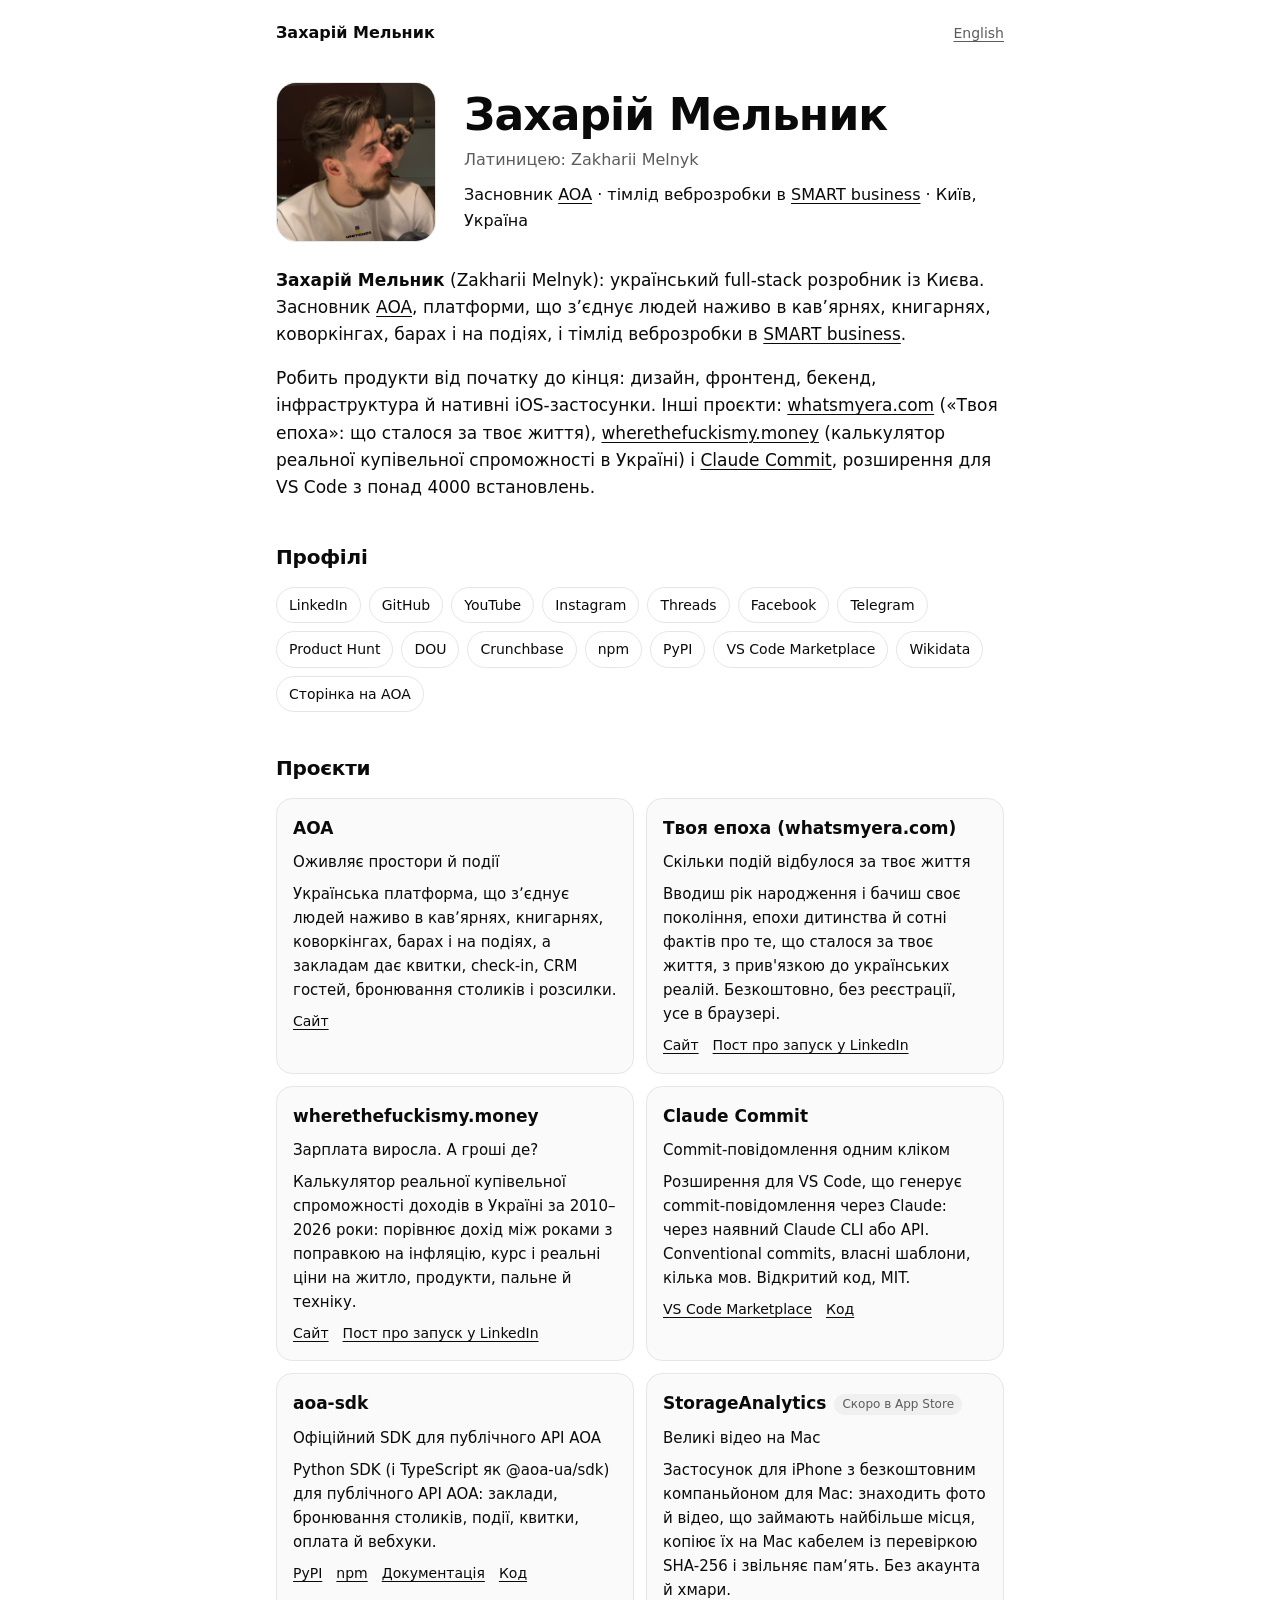
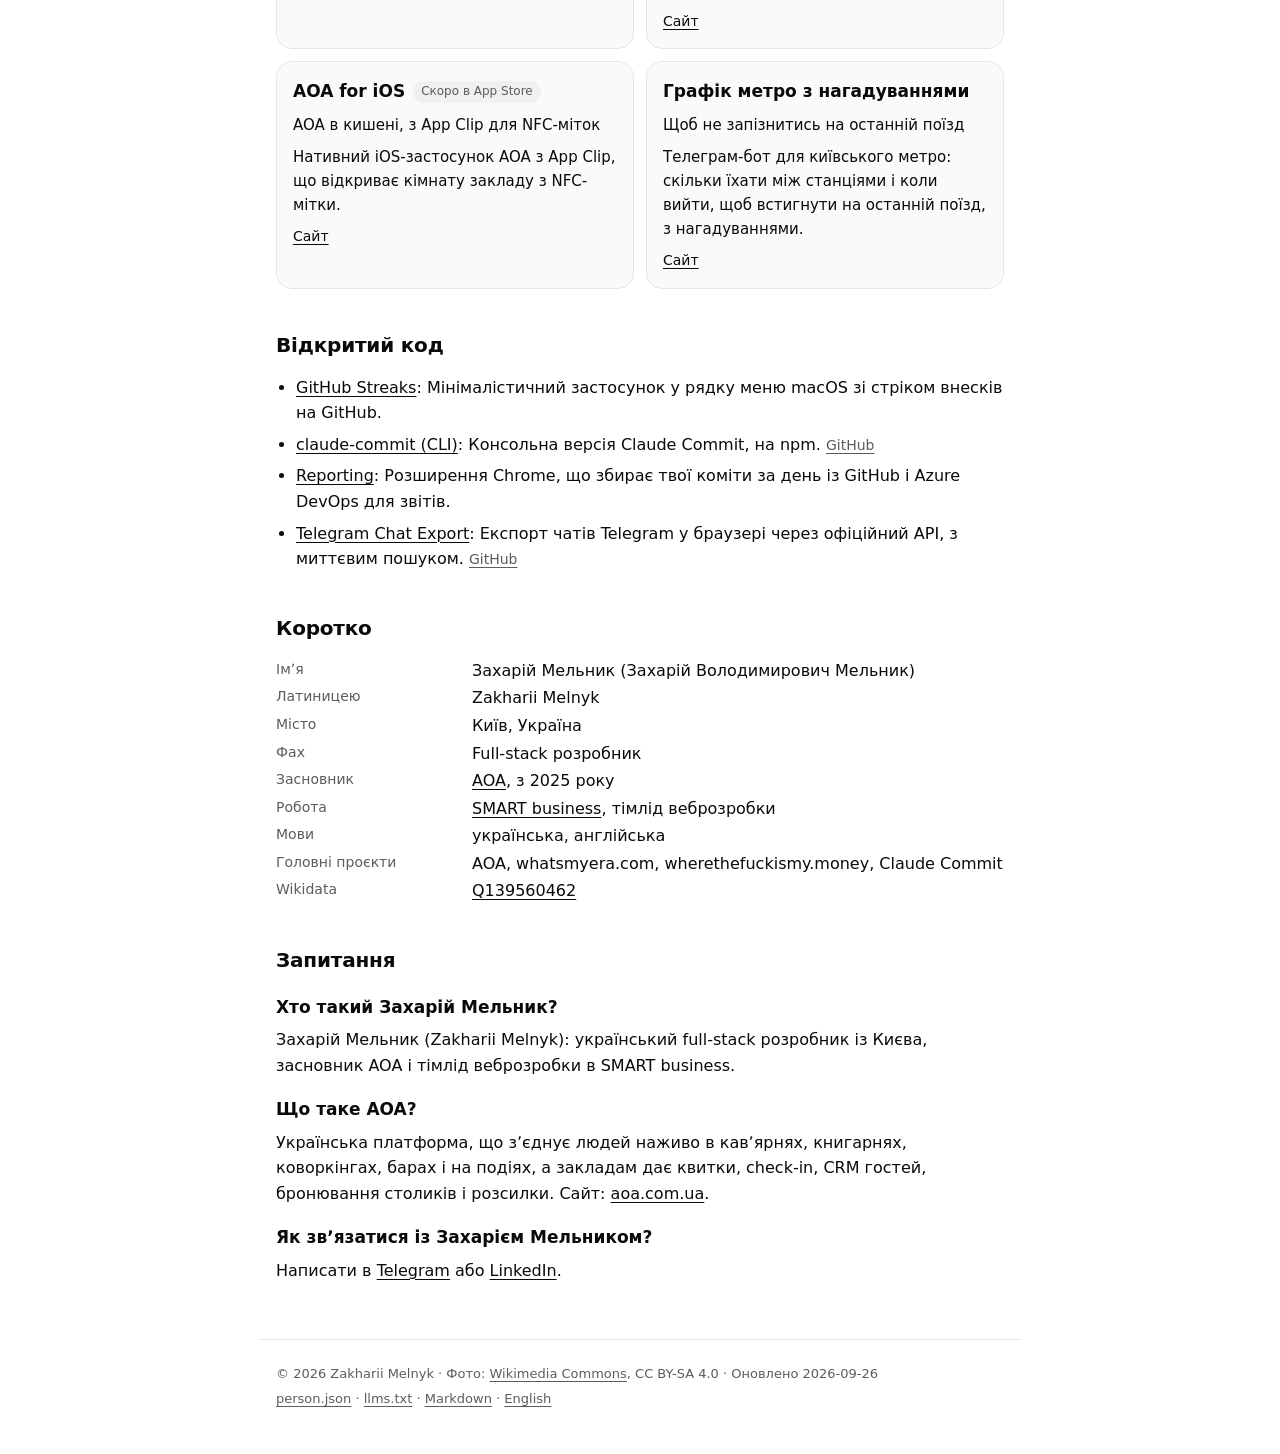
==== uk/index.html @ 9a42396f "Головна сторінка Zakharii Melnyk: хаб особи з person.json, en і uk" ====
<!doctype html>
<html lang="uk">
  <head>
    <meta charset="utf-8">
    <meta name="viewport" content="width=device-width, initial-scale=1">
    <title>Захарій Мельник (Zakharii Melnyk): засновник AOA</title>
    <meta name="description" content="Захарій Мельник: український full-stack розробник із Києва, засновник AOA і тімлід веброзробки в SMART business. Проєкти, профілі й контакти.">
    <meta name="author" content="Zakharii Melnyk">
    <link rel="canonical" href="https://uaoa.github.io/uk/">
    <link rel="alternate" hreflang="en" href="https://uaoa.github.io/">
    <link rel="alternate" hreflang="uk" href="https://uaoa.github.io/uk/">
    <link rel="alternate" hreflang="x-default" href="https://uaoa.github.io/">
    <link rel="alternate" type="text/markdown" href="/uk/index.md">
    <link rel="icon" href="/favicon.svg" type="image/svg+xml">
    <meta name="theme-color" content="#0a0a0a">
    <meta property="og:type" content="profile">
    <meta property="og:site_name" content="Zakharii Melnyk">
    <meta property="og:title" content="Захарій Мельник (Zakharii Melnyk): засновник AOA">
    <meta property="og:description" content="Захарій Мельник: український full-stack розробник із Києва, засновник AOA і тімлід веброзробки в SMART business. Проєкти, профілі й контакти.">
    <meta property="og:url" content="https://uaoa.github.io/uk/">
    <meta property="og:image" content="https://uaoa.github.io/zakharii-melnyk.jpg">
    <meta property="og:image:width" content="640">
    <meta property="og:image:height" content="640">
    <meta property="og:image:alt" content="Zakharii Melnyk">
    <meta property="og:locale" content="uk_UA">
    <meta property="og:locale:alternate" content="en_US">
    <meta property="profile:first_name" content="Захарій">
    <meta property="profile:last_name" content="Мельник">
    <meta property="profile:username" content="undef.zakhar">
    <meta name="twitter:card" content="summary">
    <link rel="me" href="https://www.linkedin.com/in/undef-zakhar/">
    <link rel="me" href="https://github.com/uaoa">
    <link rel="me" href="https://www.youtube.com/@undefzakhar">
    <link rel="me" href="https://www.instagram.com/undef.zakhar/">
    <link rel="me" href="https://www.threads.com/@undef.zakhar">
    <link rel="me" href="https://www.facebook.com/undef.zakhar">
    <link rel="me" href="https://t.me/undefZakhar">
    <link rel="me" href="https://www.producthunt.com/@zakharii_melnyk">
    <link rel="me" href="https://dou.ua/users/zakhar-melnyk-1/">
    <link rel="me" href="https://www.crunchbase.com/person/zakharii-melnyk">
    <link rel="me" href="https://www.npmjs.com/~zakharii">
    <link rel="me" href="https://pypi.org/user/uaoa/">
    <link rel="me" href="https://marketplace.visualstudio.com/publishers/ZakhariiMelnyk">
    <link rel="me" href="https://www.wikidata.org/wiki/Q139560462">
    <link rel="stylesheet" href="/style.css">
    <script type="application/ld+json">
{
  "@context": "https://schema.org",
  "@graph": [
    {
      "@type": "WebSite",
      "@id": "https://uaoa.github.io/#website",
      "url": "https://uaoa.github.io/",
      "name": "Zakharii Melnyk",
      "alternateName": "Захарій Мельник",
      "inLanguage": [
        "en",
        "uk"
      ],
      "author": {
        "@id": "https://uaoa.github.io/#person"
      },
      "publisher": {
        "@id": "https://uaoa.github.io/#person"
      }
    },
    {
      "@type": "ProfilePage",
      "@id": "https://uaoa.github.io/uk/#webpage",
      "url": "https://uaoa.github.io/uk/",
      "name": "Захарій Мельник (Zakharii Melnyk): засновник AOA",
      "description": "Захарій Мельник: український full-stack розробник із Києва, засновник AOA і тімлід веброзробки в SMART business. Проєкти, профілі й контакти.",
      "inLanguage": "uk",
      "isPartOf": {
        "@id": "https://uaoa.github.io/#website"
      },
      "mainEntity": {
        "@id": "https://uaoa.github.io/#person"
      },
      "about": {
        "@id": "https://uaoa.github.io/#person"
      },
      "primaryImageOfPage": {
        "@id": "https://uaoa.github.io/#photo"
      },
      "dateModified": "2026-09-26"
    },
    {
      "@type": "Person",
      "@id": "https://uaoa.github.io/#person",
      "name": "Zakharii Melnyk",
      "alternateName": [
        "Захарій Мельник",
        "Захарій Володимирович Мельник",
        "Zakhar Melnyk",
        "Zakhariy Melnyk",
        "undef.zakhar"
      ],
      "givenName": "Zakharii",
      "familyName": "Melnyk",
      "url": "https://uaoa.github.io/",
      "image": {
        "@type": "ImageObject",
        "@id": "https://uaoa.github.io/#photo",
        "url": "https://upload.wikimedia.org/wikipedia/commons/e/e8/Zakharii_Melnyk.jpg",
        "contentUrl": "https://upload.wikimedia.org/wikipedia/commons/e/e8/Zakharii_Melnyk.jpg",
        "width": 640,
        "height": 640,
        "caption": "Zakharii Melnyk (Захарій Мельник)",
        "license": "https://creativecommons.org/licenses/by-sa/4.0/",
        "acquireLicensePage": "https://commons.wikimedia.org/wiki/File:Zakharii_Melnyk.jpg",
        "creditText": "Zakharii Melnyk",
        "creator": {
          "@id": "https://uaoa.github.io/#person"
        },
        "copyrightNotice": "Zakharii Melnyk"
      },
      "jobTitle": [
        "Засновник AOA",
        "Тімлід веброзробки"
      ],
      "description": "Український full-stack розробник із Києва. Засновник AOA, платформи, що зʼєднує людей наживо в закладах і на подіях, і тімлід веброзробки в SMART business. Створює вебпродукти, iOS-застосунки та інструменти для розробників.",
      "disambiguatingDescription": "Український full-stack розробник із Києва, засновник AOA (aoa.com.ua) і тімлід веброзробки в SMART business.",
      "worksFor": [
        {
          "@id": "https://aoa.com.ua/#organization"
        },
        {
          "@id": "https://uaoa.github.io/#smart-business"
        }
      ],
      "hasOccupation": {
        "@type": "Occupation",
        "name": "Full-stack engineer",
        "occupationLocation": {
          "@type": "City",
          "name": "Kyiv",
          "sameAs": "https://www.wikidata.org/wiki/Q1899"
        }
      },
      "homeLocation": {
        "@type": "Place",
        "name": "Kyiv, Ukraine",
        "sameAs": "https://www.wikidata.org/wiki/Q1899"
      },
      "nationality": {
        "@type": "Country",
        "name": "Ukraine",
        "sameAs": "https://www.wikidata.org/wiki/Q212"
      },
      "knowsLanguage": [
        "uk",
        "en"
      ],
      "knowsAbout": [
        "Full-stack web development",
        "TypeScript",
        "React",
        "Next.js",
        "Node.js",
        "PostgreSQL",
        "Swift",
        "iOS development",
        "Product design",
        "AI developer tools",
        "Search engine optimization"
      ],
      "sameAs": [
        "https://www.wikidata.org/wiki/Q139560462",
        "https://www.linkedin.com/in/undef-zakhar/",
        "https://github.com/uaoa",
        "https://www.youtube.com/@undefzakhar",
        "https://www.instagram.com/undef.zakhar/",
        "https://www.threads.com/@undef.zakhar",
        "https://www.facebook.com/undef.zakhar",
        "https://t.me/undefZakhar",
        "https://dou.ua/users/zakhar-melnyk-1/",
        "https://www.crunchbase.com/person/zakharii-melnyk",
        "https://www.producthunt.com/@zakharii_melnyk",
        "https://www.npmjs.com/~zakharii",
        "https://pypi.org/user/uaoa/",
        "https://marketplace.visualstudio.com/publishers/ZakhariiMelnyk",
        "https://aoa.com.ua/zakharii-melnyk"
      ]
    },
    {
      "@type": "Organization",
      "@id": "https://uaoa.github.io/#smart-business",
      "name": "SMART business",
      "url": "https://www.smart-it.com/",
      "sameAs": [
        "https://github.com/smartitcom"
      ]
    },
    {
      "@type": "Organization",
      "@id": "https://aoa.com.ua/#organization",
      "name": "AOA",
      "url": "https://aoa.com.ua/",
      "description": "Ukrainian platform that connects people in person at coffee shops, bookstores, coworking spaces, bars and events, and gives venues ticketing, check-in, guest CRM, table reservations and newsletters.",
      "founder": {
        "@id": "https://uaoa.github.io/#person"
      },
      "foundingDate": "2025",
      "sameAs": [
        "https://www.wikidata.org/wiki/Q139560460"
      ]
    },
    {
      "@type": "WebApplication",
      "name": "Твоя епоха (whatsmyera.com)",
      "url": "https://whatsmyera.com/",
      "description": "Enter your birth year and see your generation, the eras of your childhood and hundreds of facts about what happened during your life, tied to Ukrainian realities. Free, no sign-up, runs in the browser.",
      "creator": {
        "@id": "https://uaoa.github.io/#person"
      },
      "author": {
        "@id": "https://uaoa.github.io/#person"
      },
      "applicationCategory": "EntertainmentApplication",
      "subjectOf": {
        "@type": "SocialMediaPosting",
        "url": "https://www.linkedin.com/posts/undef-zakhar_%D1%82%D0%B2%D0%BE%D1%8F-%D0%B5%D0%BF%D0%BE%D1%85%D0%B0-%D1%81%D0%BA%D1%96%D0%BB%D1%8C%D0%BA%D0%B8-%D0%BF%D0%BE%D0%B4%D1%96%D0%B9-%D0%B2%D1%96%D0%B4%D0%B1%D1%83%D0%BB%D0%BE%D1%81%D1%8F-%D0%B7%D0%B0-%D1%82%D0%B2%D0%BE%D1%94-share-7484562253078298624-qA7-/",
        "author": {
          "@id": "https://uaoa.github.io/#person"
        }
      },
      "offers": {
        "@type": "Offer",
        "price": "0",
        "priceCurrency": "USD"
      }
    },
    {
      "@type": "WebApplication",
      "name": "wherethefuckismy.money",
      "url": "https://wherethefuckismy.money/",
      "description": "Real purchasing power calculator for incomes in Ukraine, 2010 to 2026: compares income between years adjusted for inflation, exchange rate and actual prices of housing, food, fuel and tech.",
      "creator": {
        "@id": "https://uaoa.github.io/#person"
      },
      "author": {
        "@id": "https://uaoa.github.io/#person"
      },
      "applicationCategory": "FinanceApplication",
      "subjectOf": {
        "@type": "SocialMediaPosting",
        "url": "https://www.linkedin.com/posts/undef-zakhar_where-the-fuck-is-my-money-share-7482124760949305344-H7Y6/",
        "author": {
          "@id": "https://uaoa.github.io/#person"
        }
      },
      "offers": {
        "@type": "Offer",
        "price": "0",
        "priceCurrency": "USD"
      }
    },
    {
      "@type": "SoftwareApplication",
      "name": "Claude Commit",
      "url": "https://marketplace.visualstudio.com/items?itemName=ZakhariiMelnyk.claude-git-commit",
      "description": "VS Code extension that generates git commit messages with Claude, using the Claude CLI you already have or the API. Conventional commits, custom templates, several languages. Open source, MIT.",
      "creator": {
        "@id": "https://uaoa.github.io/#person"
      },
      "author": {
        "@id": "https://uaoa.github.io/#person"
      },
      "applicationCategory": "DeveloperApplication",
      "operatingSystem": "Windows, macOS, Linux",
      "sameAs": [
        "https://github.com/uaoa/claude-commit-vscode"
      ],
      "license": "https://opensource.org/licenses/MIT",
      "offers": {
        "@type": "Offer",
        "price": "0",
        "priceCurrency": "USD"
      }
    },
    {
      "@type": "SoftwareSourceCode",
      "name": "aoa-sdk",
      "url": "https://pypi.org/project/aoa-sdk/",
      "description": "Python SDK (and TypeScript as @aoa-ua/sdk) for the AOA public API: venues, table bookings, events, tickets, checkout and webhooks.",
      "creator": {
        "@id": "https://uaoa.github.io/#person"
      },
      "codeRepository": "https://github.com/aoa-ua/aoa-agent-kit",
      "programmingLanguage": "Python",
      "publisher": {
        "@id": "https://aoa.com.ua/#organization"
      }
    },
    {
      "@type": "MobileApplication",
      "name": "StorageAnalytics",
      "url": "https://uaoa.github.io/storageanalytics/",
      "description": "iPhone app with a free Mac companion: finds the photos and videos that take the most space, copies them to your Mac over a cable with SHA-256 verification, then frees up space. No account, no cloud.",
      "creator": {
        "@id": "https://uaoa.github.io/#person"
      },
      "author": {
        "@id": "https://uaoa.github.io/#person"
      },
      "applicationCategory": "UtilitiesApplication",
      "operatingSystem": "iOS, macOS",
      "offers": {
        "@type": "Offer",
        "price": "0",
        "priceCurrency": "USD"
      }
    },
    {
      "@type": "MobileApplication",
      "name": "AOA for iOS",
      "url": "https://aoa.com.ua/",
      "description": "Native iOS app for AOA with an App Clip that opens a venue room from an NFC tap.",
      "creator": {
        "@id": "https://uaoa.github.io/#person"
      },
      "author": {
        "@id": "https://uaoa.github.io/#person"
      },
      "applicationCategory": "SocialNetworkingApplication",
      "operatingSystem": "iOS",
      "offers": {
        "@type": "Offer",
        "price": "0",
        "priceCurrency": "USD"
      }
    },
    {
      "@type": "SoftwareApplication",
      "name": "Kyiv metro bot",
      "url": "https://t.me/aoa_web_bot",
      "description": "Telegram bot for the Kyiv metro: travel time between stations and when to leave to catch the last train, with reminders.",
      "creator": {
        "@id": "https://uaoa.github.io/#person"
      },
      "author": {
        "@id": "https://uaoa.github.io/#person"
      },
      "applicationCategory": "TravelApplication",
      "operatingSystem": "Telegram",
      "offers": {
        "@type": "Offer",
        "price": "0",
        "priceCurrency": "USD"
      }
    }
  ]
}
    </script>
  </head>
  <body>
    <header class="top">
      <a class="home" href="/uk/">Захарій Мельник</a>
      <a class="lang" href="/" hreflang="en" lang="en">English</a>
    </header>
    <main>
      <section class="hero">
        <img src="/zakharii-melnyk.jpg" width="160" height="160" alt="Zakharii Melnyk (Захарій Мельник)">
        <div>
          <h1>Захарій Мельник</h1>
          <p class="native">Латиницею: Zakharii Melnyk</p>
          <p class="role">Засновник <a href="https://aoa.com.ua/">AOA</a> · тімлід веброзробки в <a href="https://www.smart-it.com/">SMART business</a> · Київ, Україна</p>
        </div>
      </section>

      <section class="bio">
        <p><strong>Захарій Мельник</strong> (Zakharii Melnyk): український full-stack розробник із Києва. Засновник <a href="https://aoa.com.ua/">AOA</a>, платформи, що зʼєднує людей наживо в кавʼярнях, книгарнях, коворкінгах, барах і на подіях, і тімлід веброзробки в <a href="https://www.smart-it.com/">SMART business</a>.</p>
        <p>Робить продукти від початку до кінця: дизайн, фронтенд, бекенд, інфраструктура й нативні iOS-застосунки. Інші проєкти: <a href="https://whatsmyera.com/">whatsmyera.com</a> («Твоя епоха»: що сталося за твоє життя), <a href="https://wherethefuckismy.money/">wherethefuckismy.money</a> (калькулятор реальної купівельної спроможності в Україні) і <a href="https://marketplace.visualstudio.com/items?itemName=ZakhariiMelnyk.claude-git-commit">Claude Commit</a>, розширення для VS Code з понад 4000 встановлень.</p>
      </section>

      <section aria-labelledby="profiles">
        <h2 id="profiles">Профілі</h2>
        <ul class="chips">
          <li><a rel="me" href="https://www.linkedin.com/in/undef-zakhar/">LinkedIn</a></li>
          <li><a rel="me" href="https://github.com/uaoa">GitHub</a></li>
          <li><a rel="me" href="https://www.youtube.com/@undefzakhar">YouTube</a></li>
          <li><a rel="me" href="https://www.instagram.com/undef.zakhar/">Instagram</a></li>
          <li><a rel="me" href="https://www.threads.com/@undef.zakhar">Threads</a></li>
          <li><a rel="me" href="https://www.facebook.com/undef.zakhar">Facebook</a></li>
          <li><a rel="me" href="https://t.me/undefZakhar">Telegram</a></li>
          <li><a rel="me" href="https://www.producthunt.com/@zakharii_melnyk">Product Hunt</a></li>
          <li><a rel="me" href="https://dou.ua/users/zakhar-melnyk-1/">DOU</a></li>
          <li><a rel="me" href="https://www.crunchbase.com/person/zakharii-melnyk">Crunchbase</a></li>
          <li><a rel="me" href="https://www.npmjs.com/~zakharii">npm</a></li>
          <li><a rel="me" href="https://pypi.org/user/uaoa/">PyPI</a></li>
          <li><a rel="me" href="https://marketplace.visualstudio.com/publishers/ZakhariiMelnyk">VS Code Marketplace</a></li>
          <li><a rel="me" href="https://www.wikidata.org/wiki/Q139560462">Wikidata</a></li>
          <li><a href="https://aoa.com.ua/zakharii-melnyk">Сторінка на AOA</a></li>
        </ul>
      </section>

      <section aria-labelledby="projects">
        <h2 id="projects">Проєкти</h2>
        <div class="grid">
        <article class="card">
          <h3><a href="https://aoa.com.ua/">AOA</a></h3>
          <p class="tagline">Оживляє простори й події</p>
          <p>Українська платформа, що зʼєднує людей наживо в кавʼярнях, книгарнях, коворкінгах, барах і на подіях, а закладам дає квитки, check-in, CRM гостей, бронювання столиків і розсилки.</p>
          <p class="links"><a href="https://aoa.com.ua/">Сайт</a></p>
        </article>
        <article class="card">
          <h3><a href="https://whatsmyera.com/">Твоя епоха (whatsmyera.com)</a></h3>
          <p class="tagline">Скільки подій відбулося за твоє життя</p>
          <p>Вводиш рік народження і бачиш своє покоління, епохи дитинства й сотні фактів про те, що сталося за твоє життя, з прив&#39;язкою до українських реалій. Безкоштовно, без реєстрації, усе в браузері.</p>
          <p class="links"><a href="https://whatsmyera.com/">Сайт</a><a href="https://www.linkedin.com/posts/undef-zakhar_%D1%82%D0%B2%D0%BE%D1%8F-%D0%B5%D0%BF%D0%BE%D1%85%D0%B0-%D1%81%D0%BA%D1%96%D0%BB%D1%8C%D0%BA%D0%B8-%D0%BF%D0%BE%D0%B4%D1%96%D0%B9-%D0%B2%D1%96%D0%B4%D0%B1%D1%83%D0%BB%D0%BE%D1%81%D1%8F-%D0%B7%D0%B0-%D1%82%D0%B2%D0%BE%D1%94-share-7484562253078298624-qA7-/">Пост про запуск у LinkedIn</a></p>
        </article>
        <article class="card">
          <h3><a href="https://wherethefuckismy.money/">wherethefuckismy.money</a></h3>
          <p class="tagline">Зарплата виросла. А гроші де?</p>
          <p>Калькулятор реальної купівельної спроможності доходів в Україні за 2010–2026 роки: порівнює дохід між роками з поправкою на інфляцію, курс і реальні ціни на житло, продукти, пальне й техніку.</p>
          <p class="links"><a href="https://wherethefuckismy.money/">Сайт</a><a href="https://www.linkedin.com/posts/undef-zakhar_where-the-fuck-is-my-money-share-7482124760949305344-H7Y6/">Пост про запуск у LinkedIn</a></p>
        </article>
        <article class="card">
          <h3><a href="https://marketplace.visualstudio.com/items?itemName=ZakhariiMelnyk.claude-git-commit">Claude Commit</a></h3>
          <p class="tagline">Commit-повідомлення одним кліком</p>
          <p>Розширення для VS Code, що генерує commit-повідомлення через Claude: через наявний Claude CLI або API. Conventional commits, власні шаблони, кілька мов. Відкритий код, MIT.</p>
          <p class="links"><a href="https://marketplace.visualstudio.com/items?itemName=ZakhariiMelnyk.claude-git-commit">VS Code Marketplace</a><a href="https://github.com/uaoa/claude-commit-vscode">Код</a></p>
        </article>
        <article class="card">
          <h3><a href="https://pypi.org/project/aoa-sdk/">aoa-sdk</a></h3>
          <p class="tagline">Офіційний SDK для публічного API AOA</p>
          <p>Python SDK (і TypeScript як @aoa-ua/sdk) для публічного API AOA: заклади, бронювання столиків, події, квитки, оплата й вебхуки.</p>
          <p class="links"><a href="https://pypi.org/project/aoa-sdk/">PyPI</a><a href="https://www.npmjs.com/package/@aoa-ua/sdk">npm</a><a href="https://aoa.com.ua/docs">Документація</a><a href="https://github.com/aoa-ua/aoa-agent-kit">Код</a></p>
        </article>
        <article class="card">
          <h3><a href="https://uaoa.github.io/storageanalytics/">StorageAnalytics</a><span class="badge">Скоро в App Store</span></h3>
          <p class="tagline">Великі відео на Mac</p>
          <p>Застосунок для iPhone з безкоштовним компаньйоном для Mac: знаходить фото й відео, що займають найбільше місця, копіює їх на Mac кабелем із перевіркою SHA-256 і звільняє памʼять. Без акаунта й хмари.</p>
          <p class="links"><a href="https://uaoa.github.io/storageanalytics/">Сайт</a></p>
        </article>
        <article class="card">
          <h3><a href="https://aoa.com.ua/">AOA for iOS</a><span class="badge">Скоро в App Store</span></h3>
          <p class="tagline">AOA в кишені, з App Clip для NFC-міток</p>
          <p>Нативний iOS-застосунок AOA з App Clip, що відкриває кімнату закладу з NFC-мітки.</p>
          <p class="links"><a href="https://aoa.com.ua/">Сайт</a></p>
        </article>
        <article class="card">
          <h3><a href="https://t.me/aoa_web_bot">Графік метро з нагадуваннями</a></h3>
          <p class="tagline">Щоб не запізнитись на останній поїзд</p>
          <p>Телеграм-бот для київського метро: скільки їхати між станціями і коли вийти, щоб встигнути на останній поїзд, з нагадуваннями.</p>
          <p class="links"><a href="https://t.me/aoa_web_bot">Сайт</a></p>
        </article>
        </div>
      </section>

      <section aria-labelledby="oss">
        <h2 id="oss">Відкритий код</h2>
        <ul class="list">
          <li><a href="https://github.com/uaoa/github-streaks">GitHub Streaks</a>: Мінімалістичний застосунок у рядку меню macOS зі стріком внесків на GitHub.</li>
          <li><a href="https://www.npmjs.com/package/claude-commit">claude-commit (CLI)</a>: Консольна версія Claude Commit, на npm. <a class="muted" href="https://github.com/uaoa/claude-commit">GitHub</a></li>
          <li><a href="https://github.com/uaoa/reporting">Reporting</a>: Розширення Chrome, що збирає твої коміти за день із GitHub і Azure DevOps для звітів.</li>
          <li><a href="https://uaoa.github.io/telegram-export/">Telegram Chat Export</a>: Експорт чатів Telegram у браузері через офіційний API, з миттєвим пошуком. <a class="muted" href="https://github.com/uaoa/telegram-export">GitHub</a></li>
        </ul>
      </section>

      <section aria-labelledby="facts">
        <h2 id="facts">Коротко</h2>
        <dl class="facts">
          <dt>Імʼя</dt><dd>Захарій Мельник (Захарій Володимирович Мельник)</dd>
          <dt>Латиницею</dt><dd>Zakharii Melnyk</dd>
          <dt>Місто</dt><dd>Київ, Україна</dd>
          <dt>Фах</dt><dd>Full-stack розробник</dd>
          <dt>Засновник</dt><dd><a href="https://aoa.com.ua/">AOA</a>, з 2025 року</dd>
          <dt>Робота</dt><dd><a href="https://www.smart-it.com/">SMART business</a>, тімлід веброзробки</dd>
          <dt>Мови</dt><dd>українська, англійська</dd>
          <dt>Головні проєкти</dt><dd>AOA, whatsmyera.com, wherethefuckismy.money, Claude Commit</dd>
          <dt>Wikidata</dt><dd><a href="https://www.wikidata.org/wiki/Q139560462">Q139560462</a></dd>
        </dl>
      </section>

      <section aria-labelledby="faq" class="faq">
        <h2 id="faq">Запитання</h2>
          <h3>Хто такий Захарій Мельник?</h3>
          <p>Захарій Мельник (Zakharii Melnyk): український full-stack розробник із Києва, засновник AOA і тімлід веброзробки в SMART business.</p>
          <h3>Що таке AOA?</h3>
          <p>Українська платформа, що зʼєднує людей наживо в кавʼярнях, книгарнях, коворкінгах, барах і на подіях, а закладам дає квитки, check-in, CRM гостей, бронювання столиків і розсилки. Сайт: <a href="https://aoa.com.ua/">aoa.com.ua</a>.</p>
          <h3>Як звʼязатися із Захарієм Мельником?</h3>
          <p>Написати в <a href="https://t.me/undefZakhar">Telegram</a> або <a href="https://www.linkedin.com/in/undef-zakhar/">LinkedIn</a>.</p>
      </section>
    </main>
    <footer>
      <p>© 2026 Zakharii Melnyk · Фото: <a href="https://commons.wikimedia.org/wiki/File:Zakharii_Melnyk.jpg">Wikimedia Commons</a>, CC BY-SA 4.0 · Оновлено 2026-09-26</p>
      <p><a href="/person.json">person.json</a> · <a href="/llms.txt">llms.txt</a> · <a href="/uk/index.md">Markdown</a> · <a href="/" hreflang="en">English</a></p>
    </footer>
  </body>
</html>
---- style.css ----
:root {
  --bg: #ffffff;
  --fg: #0a0a0a;
  --muted: #5c5c5c;
  --line: #e6e6e6;
  --card: #fafafa;
  --link: #0a0a0a;
  --badge-bg: #f0f0f0;
  color-scheme: light dark;
}
@media (prefers-color-scheme: dark) {
  :root {
    --bg: #0a0a0a;
    --fg: #f2f2f2;
    --muted: #a3a3a3;
    --line: #262626;
    --card: #121212;
    --link: #f2f2f2;
    --badge-bg: #1f1f1f;
  }
}
* { box-sizing: border-box; }
html { -webkit-text-size-adjust: 100%; }
body {
  margin: 0;
  background: var(--bg);
  color: var(--fg);
  font: 16px/1.6 system-ui, -apple-system, "Segoe UI", Roboto, "Helvetica Neue", Arial, sans-serif;
}
a { color: var(--link); text-underline-offset: 3px; text-decoration-thickness: 1px; }
a:hover { text-decoration-thickness: 2px; }
.top, main, footer { max-width: 760px; margin: 0 auto; padding: 0 16px; }
.top { display: flex; justify-content: space-between; align-items: center; padding-top: 20px; padding-bottom: 20px; }
.top .home { font-weight: 600; text-decoration: none; }
.top .lang { color: var(--muted); font-size: 14px; }
.hero { display: flex; flex-direction: column; gap: 20px; padding: 16px 0 8px; }
.hero img { width: 120px; height: 120px; border-radius: 20px; object-fit: cover; border: 1px solid var(--line); }
h1 { font-size: 36px; line-height: 1.15; margin: 0; letter-spacing: -0.02em; }
.native { margin: 6px 0 0; color: var(--muted); }
.role { margin: 10px 0 0; font-weight: 500; }
.bio p { font-size: 17px; }
h2 { font-size: 20px; margin: 40px 0 14px; letter-spacing: -0.01em; }
h3 { font-size: 17px; margin: 0; }
.chips { list-style: none; padding: 0; margin: 0; display: flex; flex-wrap: wrap; gap: 8px; }
.chips a { display: inline-block; padding: 6px 12px; border: 1px solid var(--line); border-radius: 999px; text-decoration: none; font-size: 14px; }
.chips a:hover { border-color: var(--fg); }
.grid { display: grid; gap: 12px; }
.card { border: 1px solid var(--line); background: var(--card); border-radius: 16px; padding: 16px; }
.card h3 a { text-decoration: none; }
.card p { margin: 8px 0 0; font-size: 15px; }
.card .tagline { font-weight: 500; }
.card .links { display: flex; flex-wrap: wrap; gap: 14px; font-size: 14px; }
.badge { display: inline-block; margin-left: 8px; padding: 1px 8px; border-radius: 999px; background: var(--badge-bg); color: var(--muted); font-size: 12px; font-weight: 500; vertical-align: middle; }
.list { padding-left: 20px; margin: 0; }
.list li { margin: 6px 0; }
.muted { color: var(--muted); font-size: 14px; }
.facts { display: grid; grid-template-columns: 1fr; gap: 2px 16px; margin: 0; }
.facts dt { color: var(--muted); font-size: 14px; margin-top: 8px; }
.facts dd { margin: 0; }
.faq h3 { margin-top: 18px; }
.faq p { margin: 6px 0 0; }
footer { margin-top: 56px; padding-top: 20px; padding-bottom: 40px; border-top: 1px solid var(--line); color: var(--muted); font-size: 13px; }
footer a { color: var(--muted); }
footer p { margin: 4px 0; }
@media (min-width: 640px) {
  .hero { flex-direction: row; align-items: center; gap: 28px; }
  .hero img { width: 160px; height: 160px; }
  h1 { font-size: 44px; }
  .grid { grid-template-columns: 1fr 1fr; }
  .facts { grid-template-columns: 180px 1fr; }
  .facts dt { margin-top: 0; }
}
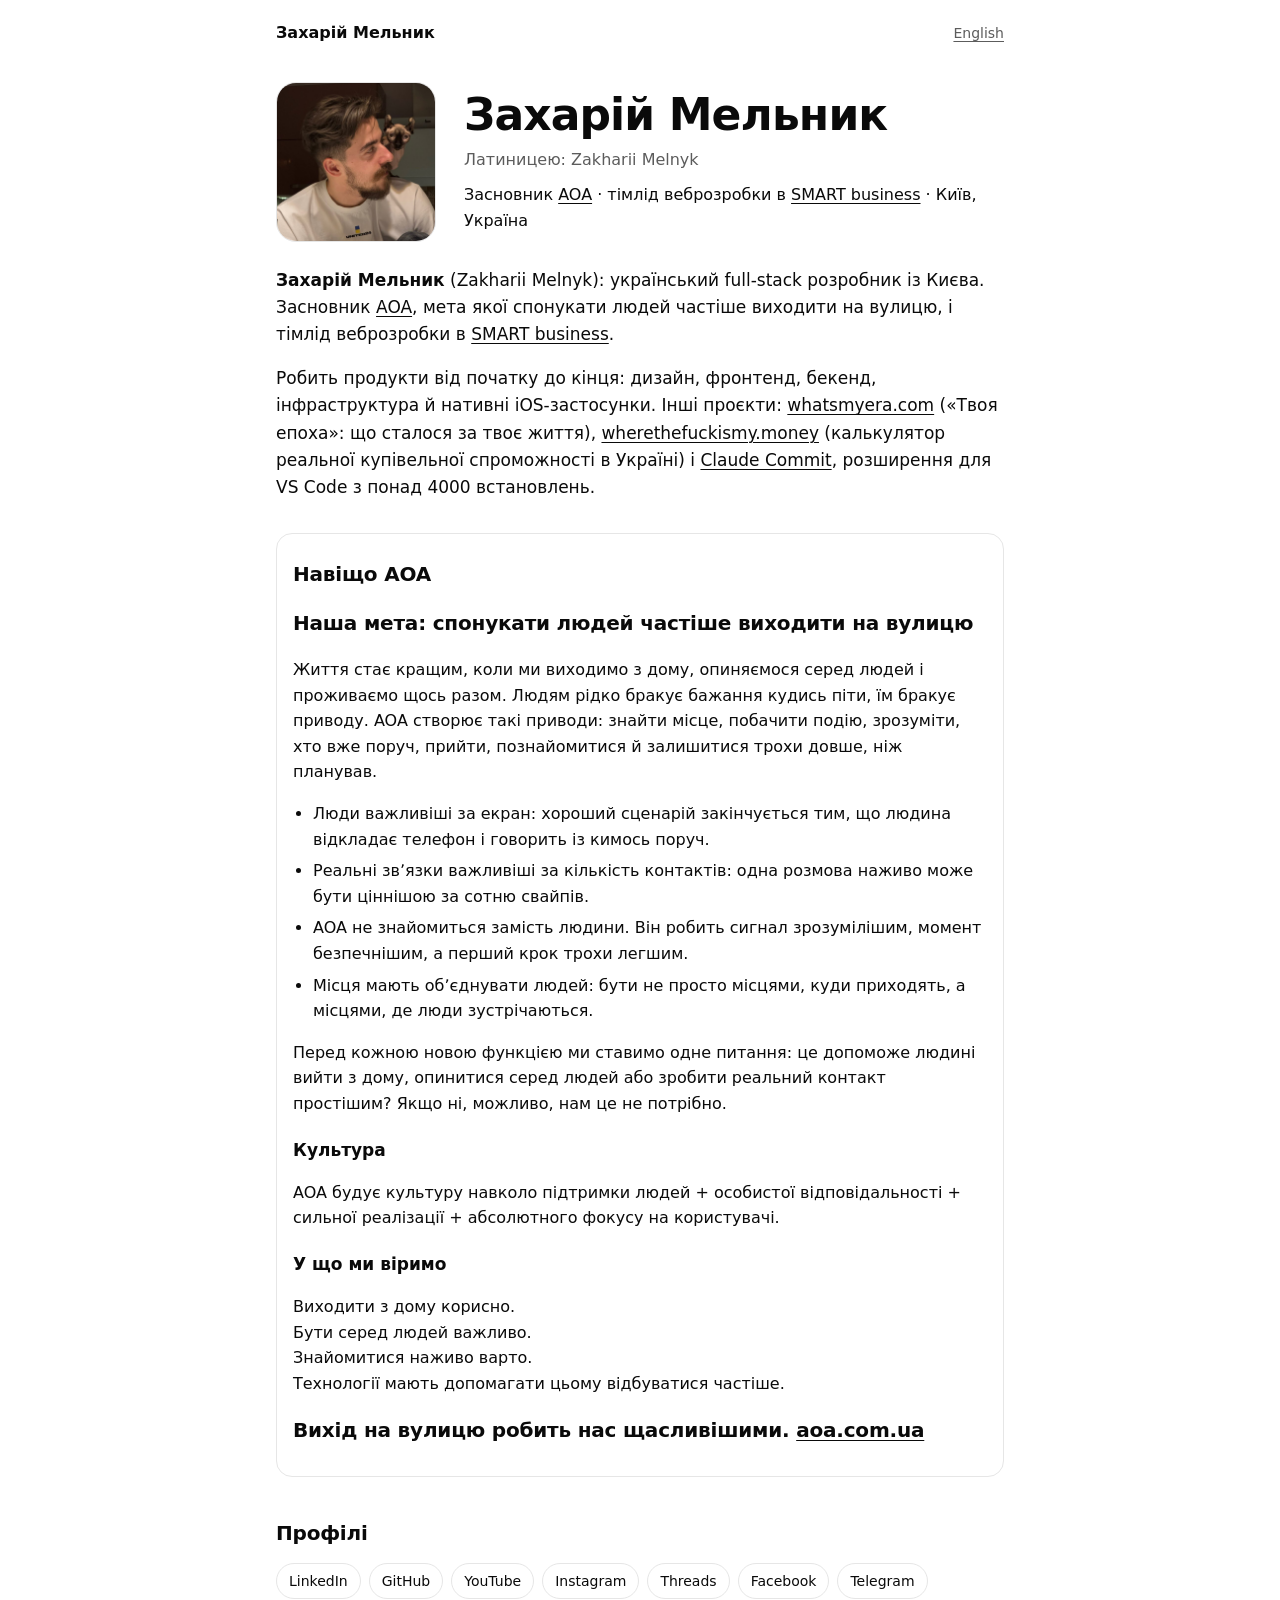
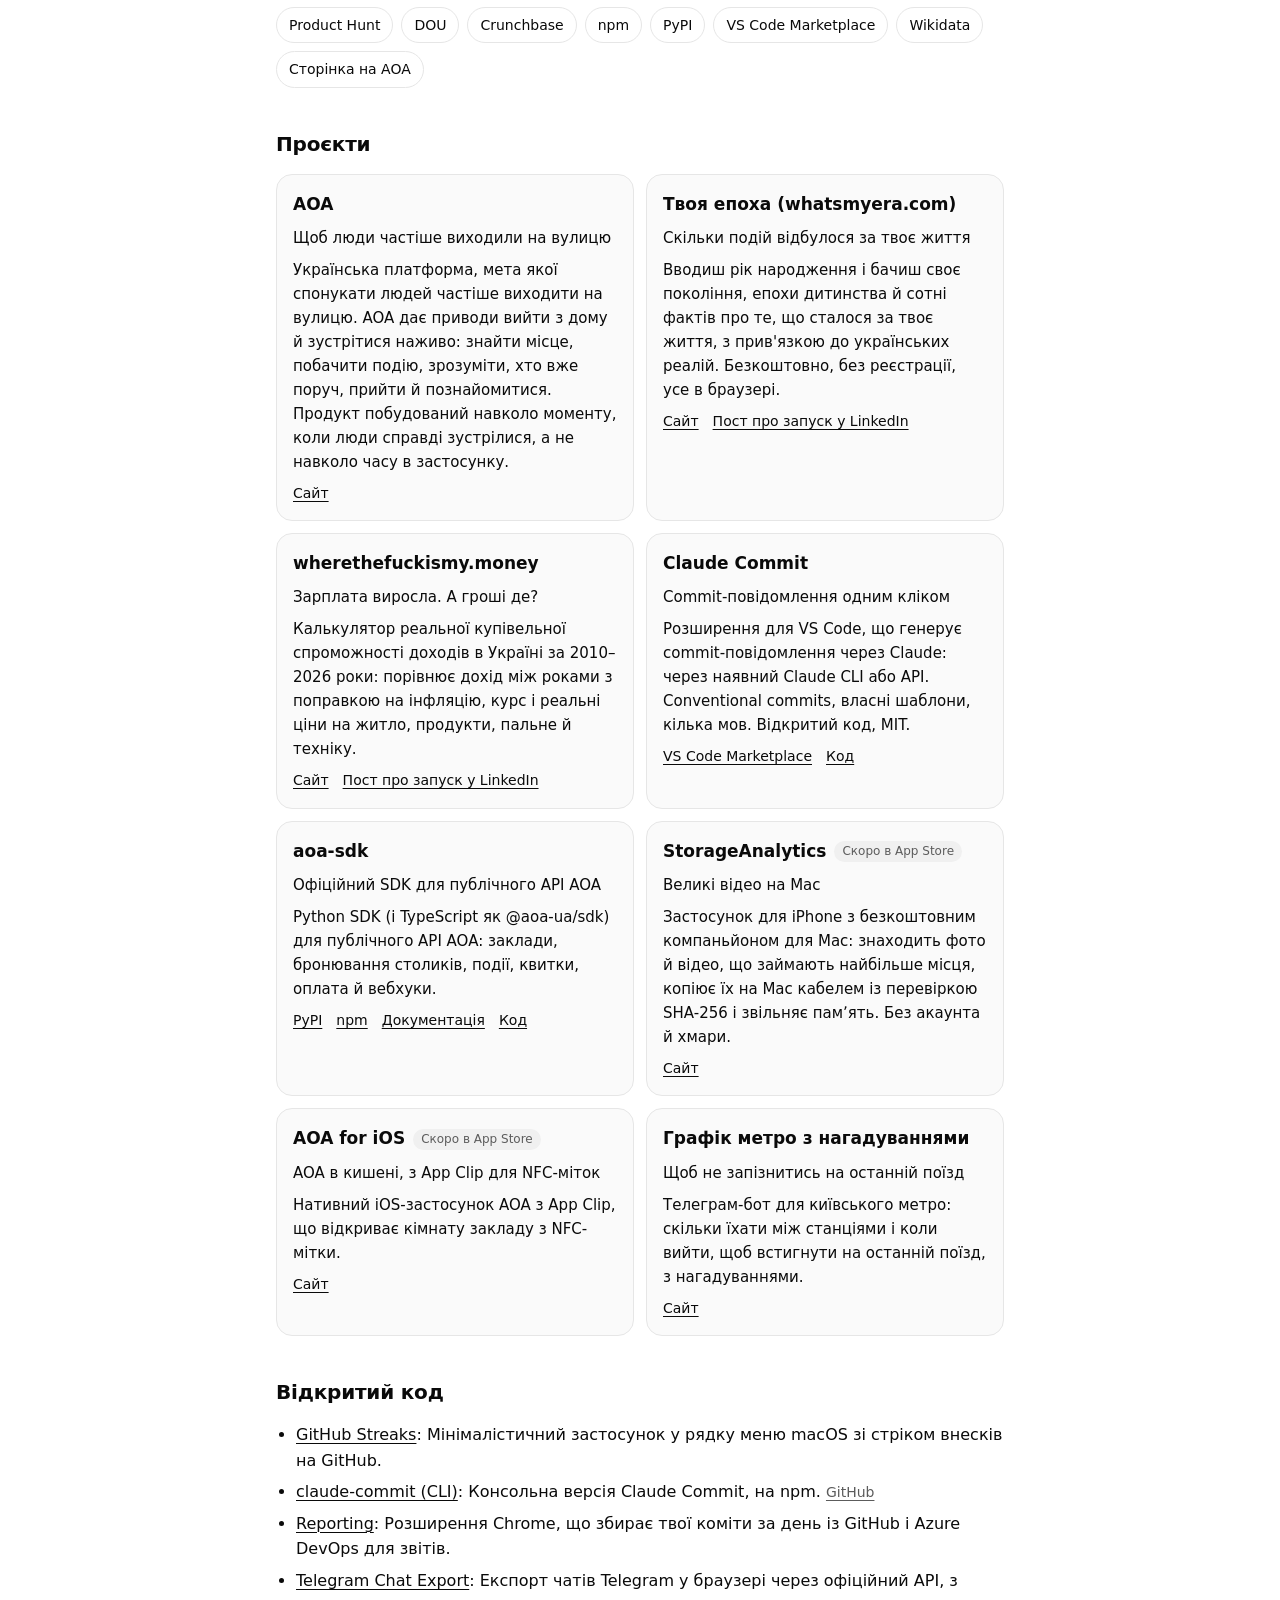
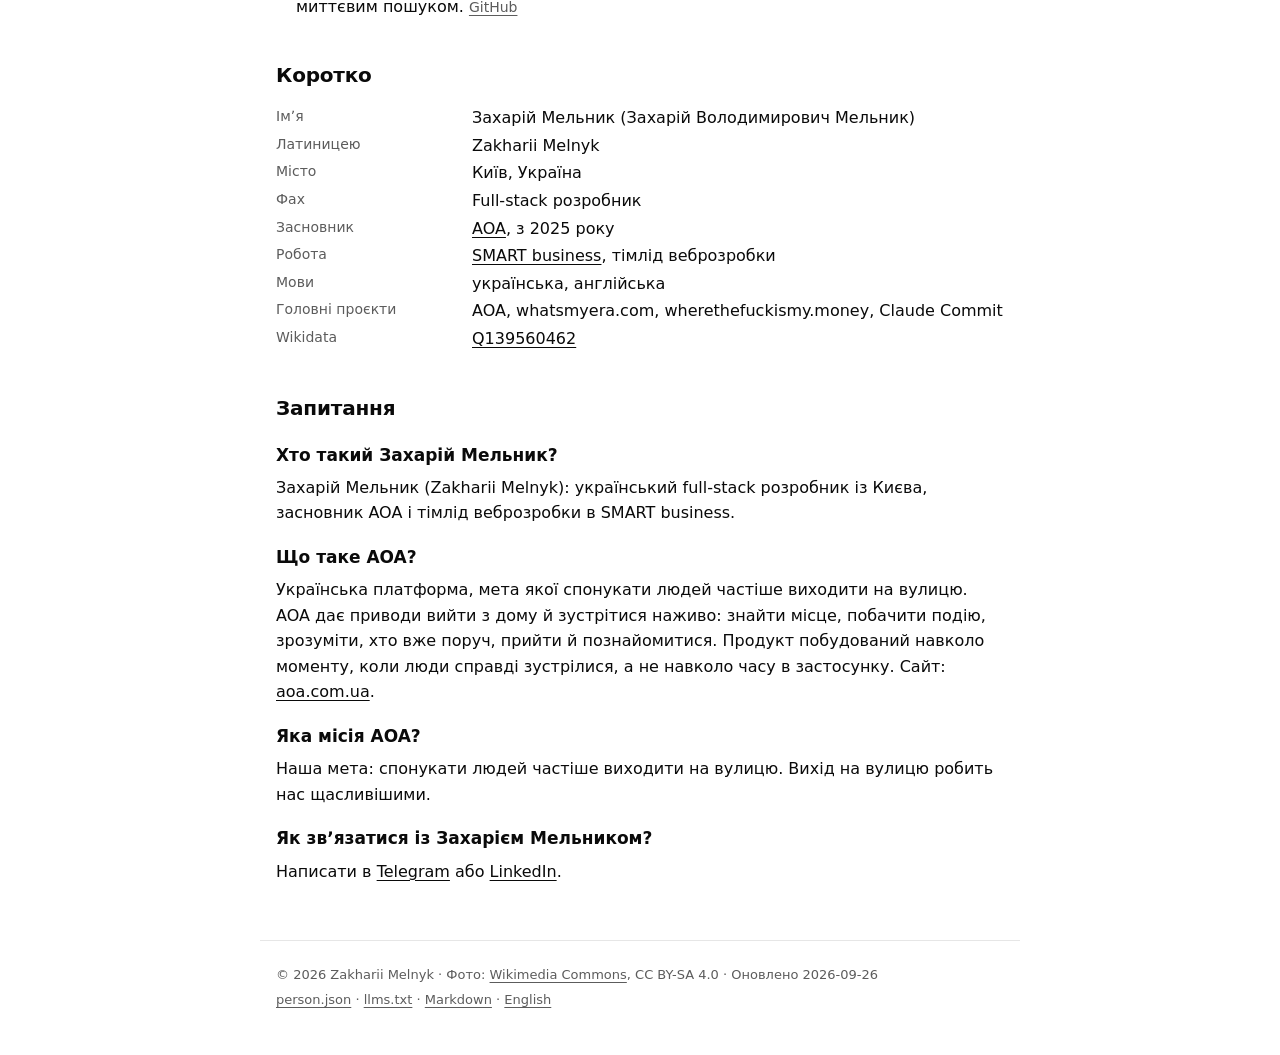
==== commit 089f3a87: "Місія AOA від першої особи: навіщо AOA, культура, у що ми віримо" ====
--- a/uk/index.html
+++ b/uk/index.html
@@ -119,7 +119,7 @@
         "Засновник AOA",
         "Тімлід веброзробки"
       ],
-      "description": "Український full-stack розробник із Києва. Засновник AOA, платформи, що зʼєднує людей наживо в закладах і на подіях, і тімлід веброзробки в SMART business. Створює вебпродукти, iOS-застосунки та інструменти для розробників.",
+      "description": "Український full-stack розробник із Києва. Засновник AOA, мета якої спонукати людей частіше виходити на вулицю, і тімлід веброзробки в SMART business. Створює вебпродукти, iOS-застосунки та інструменти для розробників.",
       "disambiguatingDescription": "Український full-stack розробник із Києва, засновник AOA (aoa.com.ua) і тімлід веброзробки в SMART business.",
       "worksFor": [
         {
@@ -197,11 +197,12 @@
       "@id": "https://aoa.com.ua/#organization",
       "name": "AOA",
       "url": "https://aoa.com.ua/",
-      "description": "Ukrainian platform that connects people in person at coffee shops, bookstores, coworking spaces, bars and events, and gives venues ticketing, check-in, guest CRM, table reservations and newsletters.",
+      "description": "Ukrainian platform on a mission to get people out more. AOA gives people reasons to leave home and meet in person: find a place, see an event, know who is already nearby, come and meet. It is built around the moment two people actually meet, not around time spent in the app.",
       "founder": {
         "@id": "https://uaoa.github.io/#person"
       },
       "foundingDate": "2025",
+      "slogan": "We're on a mission to get people out more",
       "sameAs": [
         "https://www.wikidata.org/wiki/Q139560460"
       ]
@@ -370,8 +371,26 @@
       </section>
 
       <section class="bio">
-        <p><strong>Захарій Мельник</strong> (Zakharii Melnyk): український full-stack розробник із Києва. Засновник <a href="https://aoa.com.ua/">AOA</a>, платформи, що зʼєднує людей наживо в кавʼярнях, книгарнях, коворкінгах, барах і на подіях, і тімлід веброзробки в <a href="https://www.smart-it.com/">SMART business</a>.</p>
+        <p><strong>Захарій Мельник</strong> (Zakharii Melnyk): український full-stack розробник із Києва. Засновник <a href="https://aoa.com.ua/">AOA</a>, мета якої спонукати людей частіше виходити на вулицю, і тімлід веброзробки в <a href="https://www.smart-it.com/">SMART business</a>.</p>
         <p>Робить продукти від початку до кінця: дизайн, фронтенд, бекенд, інфраструктура й нативні iOS-застосунки. Інші проєкти: <a href="https://whatsmyera.com/">whatsmyera.com</a> («Твоя епоха»: що сталося за твоє життя), <a href="https://wherethefuckismy.money/">wherethefuckismy.money</a> (калькулятор реальної купівельної спроможності в Україні) і <a href="https://marketplace.visualstudio.com/items?itemName=ZakhariiMelnyk.claude-git-commit">Claude Commit</a>, розширення для VS Code з понад 4000 встановлень.</p>
+      </section>
+
+      <section aria-labelledby="aoa" class="mission">
+        <h2 id="aoa">Навіщо AOA</h2>
+        <p class="mission-lead">Наша мета: спонукати людей частіше виходити на вулицю</p>
+        <p>Життя стає кращим, коли ми виходимо з дому, опиняємося серед людей і проживаємо щось разом. Людям рідко бракує бажання кудись піти, їм бракує приводу. AOA створює такі приводи: знайти місце, побачити подію, зрозуміти, хто вже поруч, прийти, познайомитися й залишитися трохи довше, ніж планував.</p>
+        <ul class="list">
+          <li>Люди важливіші за екран: хороший сценарій закінчується тим, що людина відкладає телефон і говорить із кимось поруч.</li>
+          <li>Реальні звʼязки важливіші за кількість контактів: одна розмова наживо може бути ціннішою за сотню свайпів.</li>
+          <li>AOA не знайомиться замість людини. Він робить сигнал зрозумілішим, момент безпечнішим, а перший крок трохи легшим.</li>
+          <li>Місця мають обʼєднувати людей: бути не просто місцями, куди приходять, а місцями, де люди зустрічаються.</li>
+        </ul>
+        <p>Перед кожною новою функцією ми ставимо одне питання: це допоможе людині вийти з дому, опинитися серед людей або зробити реальний контакт простішим? Якщо ні, можливо, нам це не потрібно.</p>
+        <h3>Культура</h3>
+        <p>AOA будує культуру навколо підтримки людей + особистої відповідальності + сильної реалізації + абсолютного фокусу на користувачі.</p>
+        <h3>У що ми віримо</h3>
+        <p class="beliefs">Виходити з дому корисно.<br>Бути серед людей важливо.<br>Знайомитися наживо варто.<br>Технології мають допомагати цьому відбуватися частіше.</p>
+        <p class="mission-lead">Вихід на вулицю робить нас щасливішими. <a href="https://aoa.com.ua/">aoa.com.ua</a></p>
       </section>
 
       <section aria-labelledby="profiles">
@@ -400,8 +419,8 @@
         <div class="grid">
         <article class="card">
           <h3><a href="https://aoa.com.ua/">AOA</a></h3>
-          <p class="tagline">Оживляє простори й події</p>
-          <p>Українська платформа, що зʼєднує людей наживо в кавʼярнях, книгарнях, коворкінгах, барах і на подіях, а закладам дає квитки, check-in, CRM гостей, бронювання столиків і розсилки.</p>
+          <p class="tagline">Щоб люди частіше виходили на вулицю</p>
+          <p>Українська платформа, мета якої спонукати людей частіше виходити на вулицю. AOA дає приводи вийти з дому й зустрітися наживо: знайти місце, побачити подію, зрозуміти, хто вже поруч, прийти й познайомитися. Продукт побудований навколо моменту, коли люди справді зустрілися, а не навколо часу в застосунку.</p>
           <p class="links"><a href="https://aoa.com.ua/">Сайт</a></p>
         </article>
         <article class="card">
@@ -479,7 +498,9 @@
           <h3>Хто такий Захарій Мельник?</h3>
           <p>Захарій Мельник (Zakharii Melnyk): український full-stack розробник із Києва, засновник AOA і тімлід веброзробки в SMART business.</p>
           <h3>Що таке AOA?</h3>
-          <p>Українська платформа, що зʼєднує людей наживо в кавʼярнях, книгарнях, коворкінгах, барах і на подіях, а закладам дає квитки, check-in, CRM гостей, бронювання столиків і розсилки. Сайт: <a href="https://aoa.com.ua/">aoa.com.ua</a>.</p>
+          <p>Українська платформа, мета якої спонукати людей частіше виходити на вулицю. AOA дає приводи вийти з дому й зустрітися наживо: знайти місце, побачити подію, зрозуміти, хто вже поруч, прийти й познайомитися. Продукт побудований навколо моменту, коли люди справді зустрілися, а не навколо часу в застосунку. Сайт: <a href="https://aoa.com.ua/">aoa.com.ua</a>.</p>
+          <h3>Яка місія AOA?</h3>
+          <p>Наша мета: спонукати людей частіше виходити на вулицю. Вихід на вулицю робить нас щасливішими.</p>
           <h3>Як звʼязатися із Захарієм Мельником?</h3>
           <p>Написати в <a href="https://t.me/undefZakhar">Telegram</a> або <a href="https://www.linkedin.com/in/undef-zakhar/">LinkedIn</a>.</p>
       </section>
--- a/style.css
+++ b/style.css
@@ -70,3 +70,8 @@
   .facts { grid-template-columns: 180px 1fr; }
   .facts dt { margin-top: 0; }
 }
+.mission { border: 1px solid var(--line); border-radius: 16px; padding: 4px 16px 12px; margin-top: 32px; }
+.mission h2 { margin-top: 20px; }
+.mission h3 { margin-top: 20px; }
+.mission-lead { font-size: 20px; font-weight: 600; line-height: 1.35; letter-spacing: -0.01em; }
+.beliefs { font-weight: 500; }
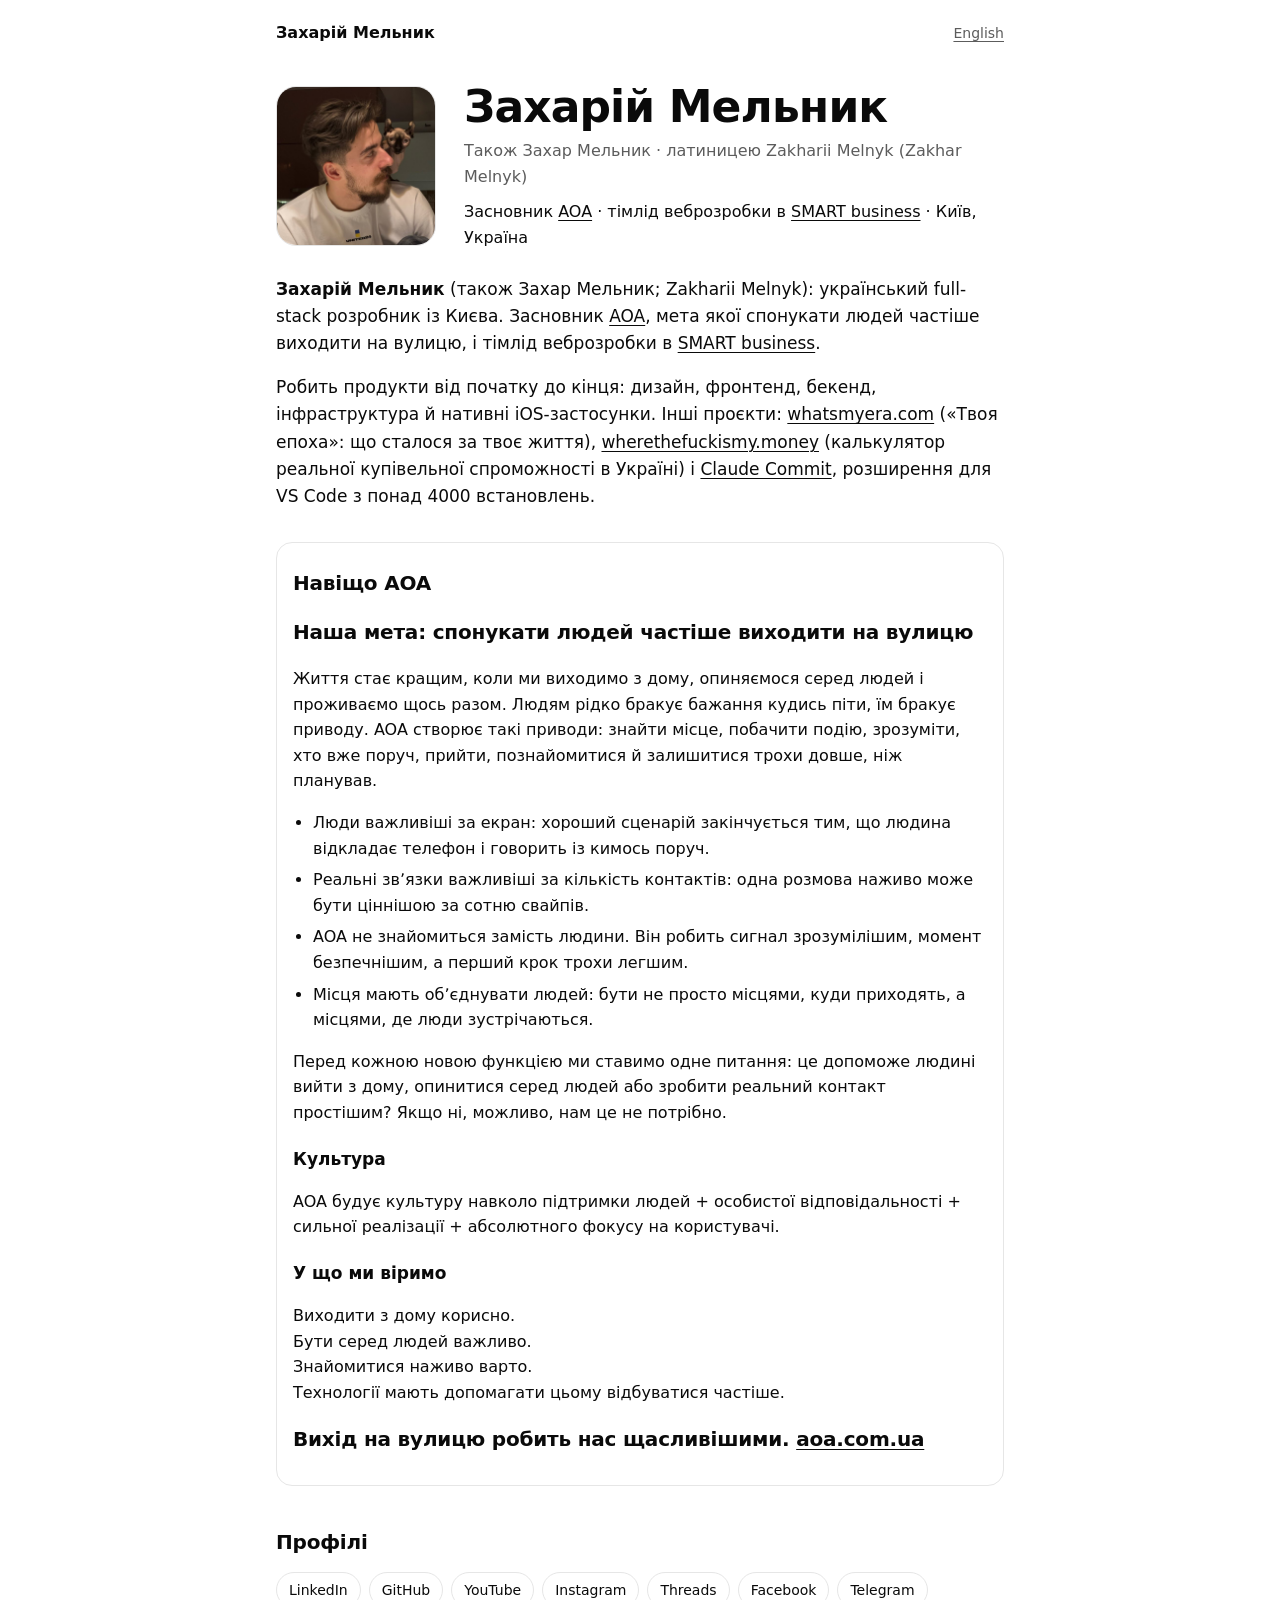
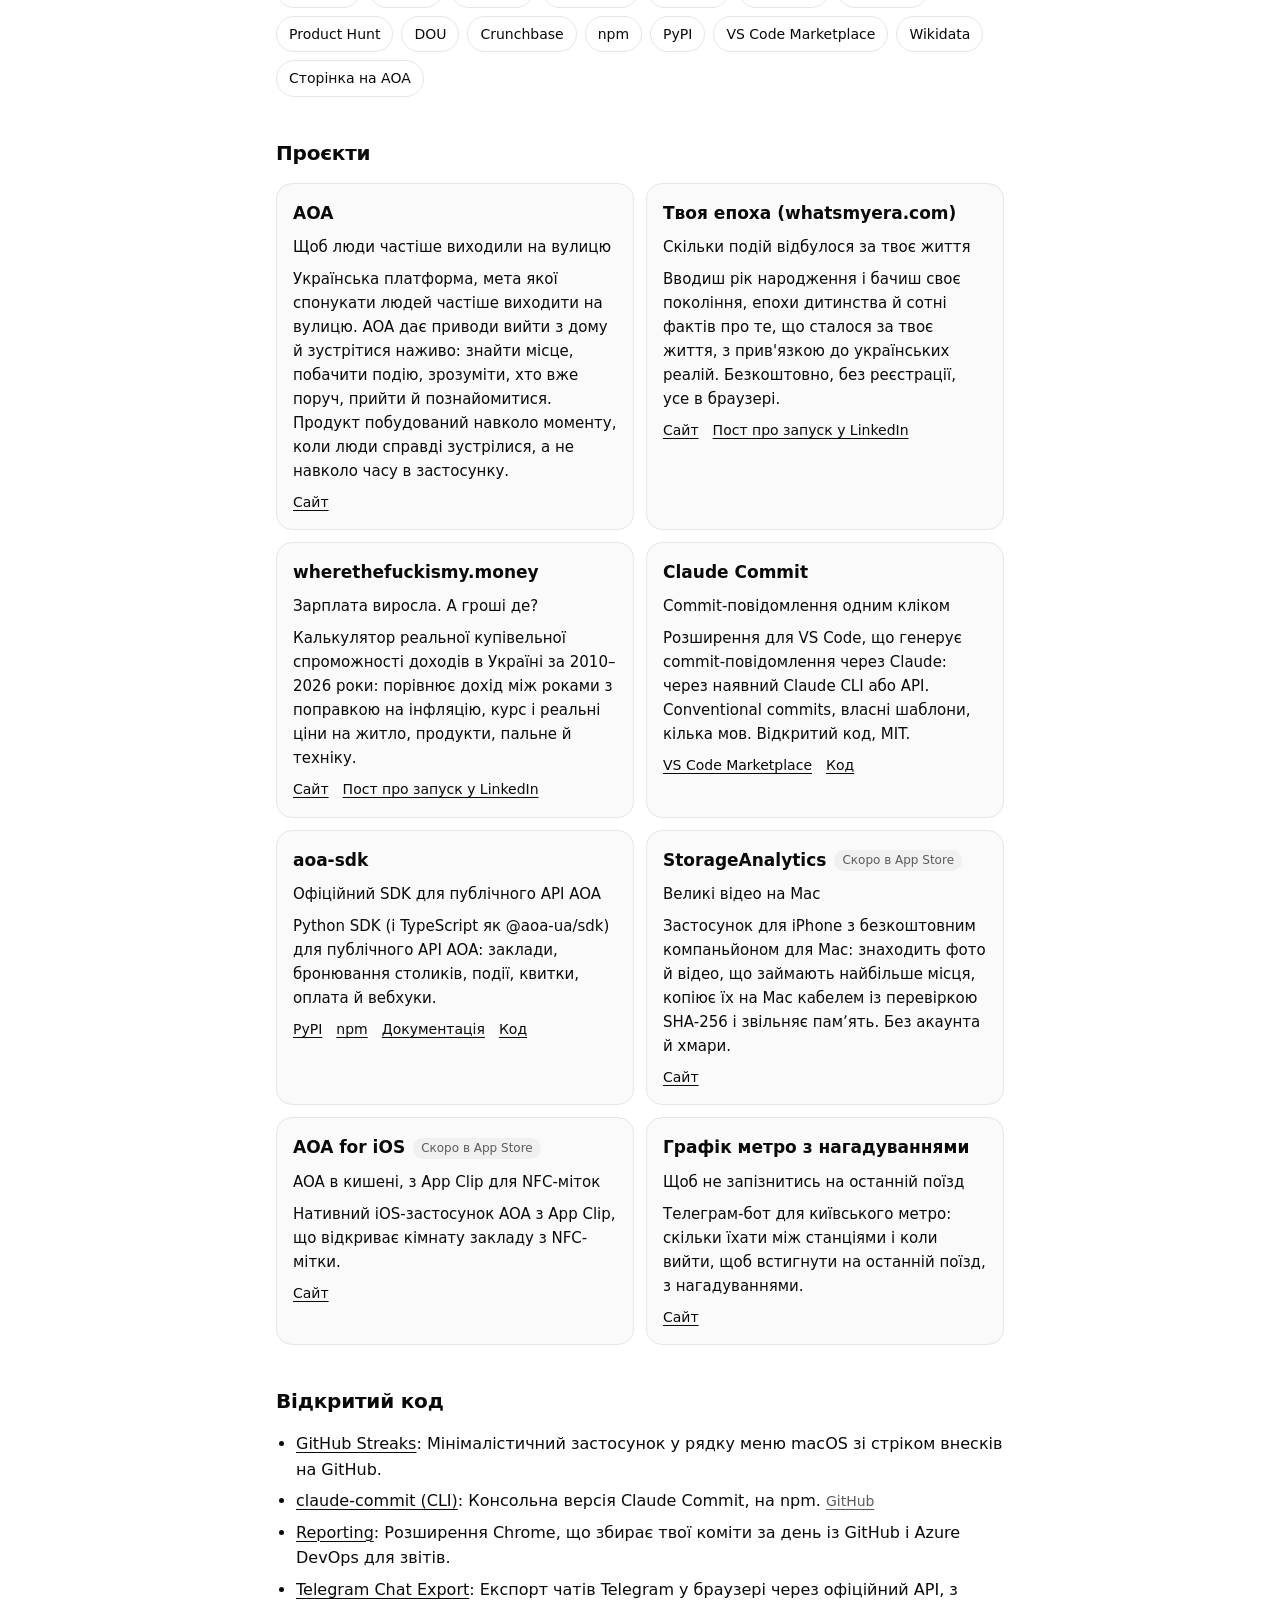
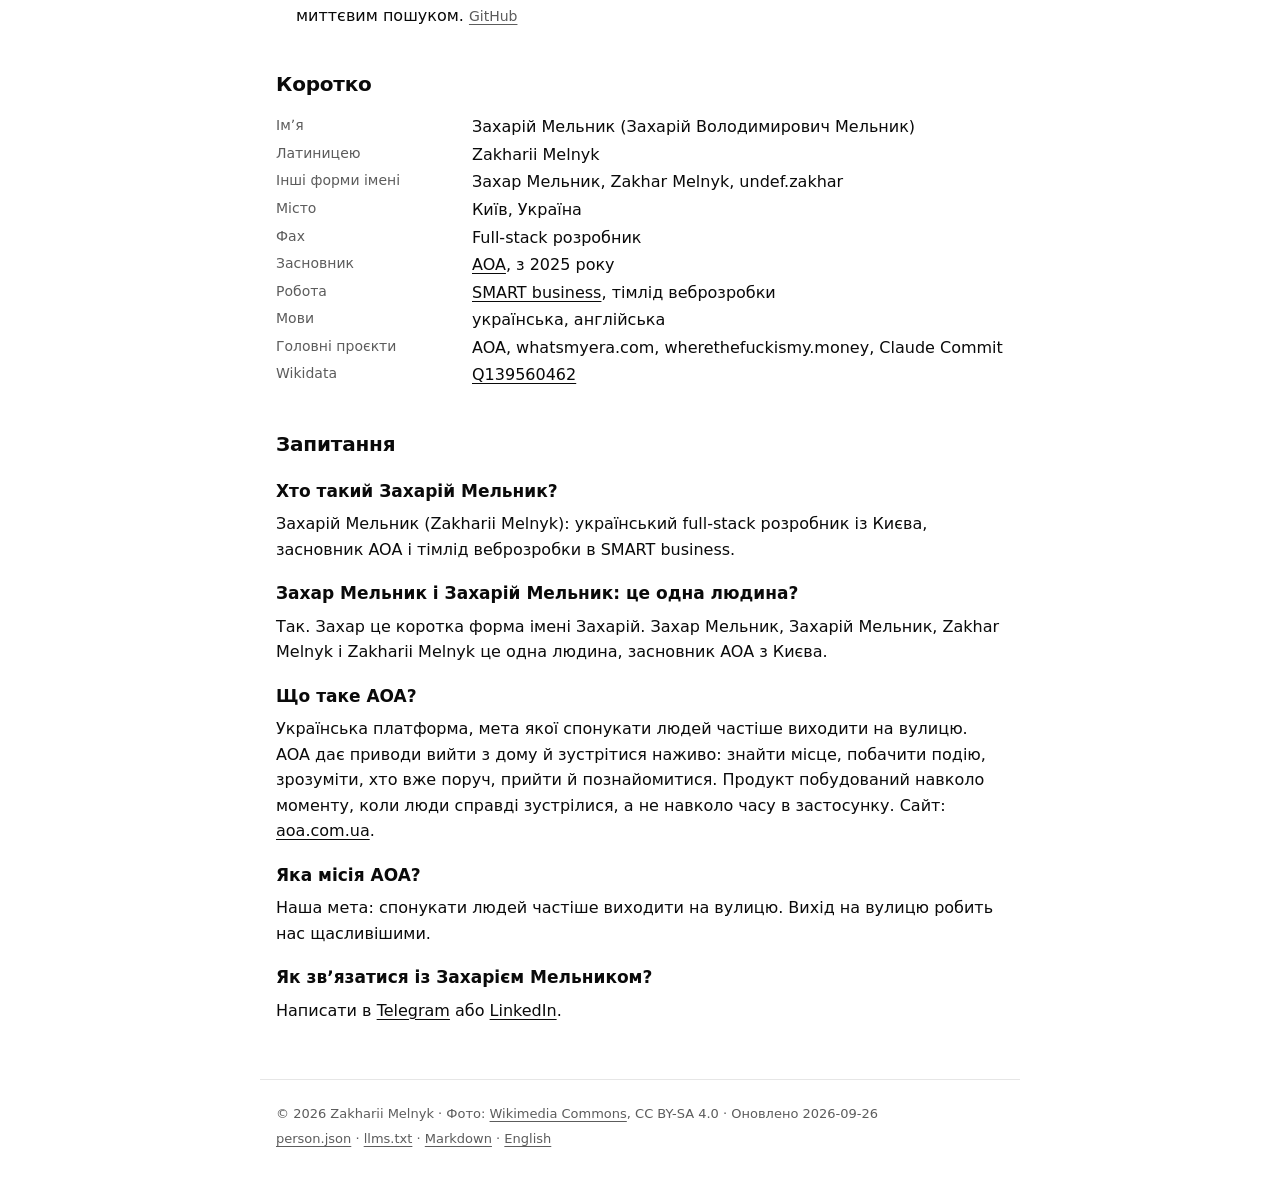
==== commit f6bfa47d: "Коротка форма імені: Zakhar Melnyk і Захар Мельник видимо в title, біо, FAQ" ====
--- a/uk/index.html
+++ b/uk/index.html
@@ -3,8 +3,8 @@
   <head>
     <meta charset="utf-8">
     <meta name="viewport" content="width=device-width, initial-scale=1">
-    <title>Захарій Мельник (Zakharii Melnyk): засновник AOA</title>
-    <meta name="description" content="Захарій Мельник: український full-stack розробник із Києва, засновник AOA і тімлід веброзробки в SMART business. Проєкти, профілі й контакти.">
+    <title>Захарій (Захар) Мельник: засновник AOA, Київ</title>
+    <meta name="description" content="Захарій (Захар) Мельник: український full-stack розробник із Києва, засновник AOA і тімлід веброзробки в SMART business. Проєкти й профілі.">
     <meta name="author" content="Zakharii Melnyk">
     <link rel="canonical" href="https://uaoa.github.io/uk/">
     <link rel="alternate" hreflang="en" href="https://uaoa.github.io/">
@@ -15,8 +15,8 @@
     <meta name="theme-color" content="#0a0a0a">
     <meta property="og:type" content="profile">
     <meta property="og:site_name" content="Zakharii Melnyk">
-    <meta property="og:title" content="Захарій Мельник (Zakharii Melnyk): засновник AOA">
-    <meta property="og:description" content="Захарій Мельник: український full-stack розробник із Києва, засновник AOA і тімлід веброзробки в SMART business. Проєкти, профілі й контакти.">
+    <meta property="og:title" content="Захарій (Захар) Мельник: засновник AOA, Київ">
+    <meta property="og:description" content="Захарій (Захар) Мельник: український full-stack розробник із Києва, засновник AOA і тімлід веброзробки в SMART business. Проєкти й профілі.">
     <meta property="og:url" content="https://uaoa.github.io/uk/">
     <meta property="og:image" content="https://uaoa.github.io/zakharii-melnyk.jpg">
     <meta property="og:image:width" content="640">
@@ -68,8 +68,8 @@
       "@type": "ProfilePage",
       "@id": "https://uaoa.github.io/uk/#webpage",
       "url": "https://uaoa.github.io/uk/",
-      "name": "Захарій Мельник (Zakharii Melnyk): засновник AOA",
-      "description": "Захарій Мельник: український full-stack розробник із Києва, засновник AOA і тімлід веброзробки в SMART business. Проєкти, профілі й контакти.",
+      "name": "Захарій (Захар) Мельник: засновник AOA, Київ",
+      "description": "Захарій (Захар) Мельник: український full-stack розробник із Києва, засновник AOA і тімлід веброзробки в SMART business. Проєкти й профілі.",
       "inLanguage": "uk",
       "isPartOf": {
         "@id": "https://uaoa.github.io/#website"
@@ -90,9 +90,12 @@
       "@id": "https://uaoa.github.io/#person",
       "name": "Zakharii Melnyk",
       "alternateName": [
+        "Zakhar Melnyk",
         "Захарій Мельник",
+        "Захар Мельник",
         "Захарій Володимирович Мельник",
-        "Zakhar Melnyk",
+        "Zakhar Melnik",
+        "Zakharii Melnik",
         "Zakhariy Melnyk",
         "undef.zakhar"
       ],
@@ -189,6 +192,7 @@
       "name": "SMART business",
       "url": "https://www.smart-it.com/",
       "sameAs": [
+        "https://www.wikidata.org/wiki/Q141565969",
         "https://github.com/smartitcom"
       ]
     },
@@ -219,6 +223,9 @@
         "@id": "https://uaoa.github.io/#person"
       },
       "applicationCategory": "EntertainmentApplication",
+      "sameAs": [
+        "https://www.wikidata.org/wiki/Q141565865"
+      ],
       "subjectOf": {
         "@type": "SocialMediaPosting",
         "url": "https://www.linkedin.com/posts/undef-zakhar_%D1%82%D0%B2%D0%BE%D1%8F-%D0%B5%D0%BF%D0%BE%D1%85%D0%B0-%D1%81%D0%BA%D1%96%D0%BB%D1%8C%D0%BA%D0%B8-%D0%BF%D0%BE%D0%B4%D1%96%D0%B9-%D0%B2%D1%96%D0%B4%D0%B1%D1%83%D0%BB%D0%BE%D1%81%D1%8F-%D0%B7%D0%B0-%D1%82%D0%B2%D0%BE%D1%94-share-7484562253078298624-qA7-/",
@@ -244,6 +251,9 @@
         "@id": "https://uaoa.github.io/#person"
       },
       "applicationCategory": "FinanceApplication",
+      "sameAs": [
+        "https://www.wikidata.org/wiki/Q141565869"
+      ],
       "subjectOf": {
         "@type": "SocialMediaPosting",
         "url": "https://www.linkedin.com/posts/undef-zakhar_where-the-fuck-is-my-money-share-7482124760949305344-H7Y6/",
@@ -271,6 +281,7 @@
       "applicationCategory": "DeveloperApplication",
       "operatingSystem": "Windows, macOS, Linux",
       "sameAs": [
+        "https://www.wikidata.org/wiki/Q141565942",
         "https://github.com/uaoa/claude-commit-vscode"
       ],
       "license": "https://opensource.org/licenses/MIT",
@@ -365,13 +376,13 @@
         <img src="/zakharii-melnyk.jpg" width="160" height="160" alt="Zakharii Melnyk (Захарій Мельник)">
         <div>
           <h1>Захарій Мельник</h1>
-          <p class="native">Латиницею: Zakharii Melnyk</p>
+          <p class="native">Також Захар Мельник · латиницею Zakharii Melnyk (Zakhar Melnyk)</p>
           <p class="role">Засновник <a href="https://aoa.com.ua/">AOA</a> · тімлід веброзробки в <a href="https://www.smart-it.com/">SMART business</a> · Київ, Україна</p>
         </div>
       </section>
 
       <section class="bio">
-        <p><strong>Захарій Мельник</strong> (Zakharii Melnyk): український full-stack розробник із Києва. Засновник <a href="https://aoa.com.ua/">AOA</a>, мета якої спонукати людей частіше виходити на вулицю, і тімлід веброзробки в <a href="https://www.smart-it.com/">SMART business</a>.</p>
+        <p><strong>Захарій Мельник</strong> (також Захар Мельник; Zakharii Melnyk): український full-stack розробник із Києва. Засновник <a href="https://aoa.com.ua/">AOA</a>, мета якої спонукати людей частіше виходити на вулицю, і тімлід веброзробки в <a href="https://www.smart-it.com/">SMART business</a>.</p>
         <p>Робить продукти від початку до кінця: дизайн, фронтенд, бекенд, інфраструктура й нативні iOS-застосунки. Інші проєкти: <a href="https://whatsmyera.com/">whatsmyera.com</a> («Твоя епоха»: що сталося за твоє життя), <a href="https://wherethefuckismy.money/">wherethefuckismy.money</a> (калькулятор реальної купівельної спроможності в Україні) і <a href="https://marketplace.visualstudio.com/items?itemName=ZakhariiMelnyk.claude-git-commit">Claude Commit</a>, розширення для VS Code з понад 4000 встановлень.</p>
       </section>
 
@@ -483,6 +494,7 @@
         <dl class="facts">
           <dt>Імʼя</dt><dd>Захарій Мельник (Захарій Володимирович Мельник)</dd>
           <dt>Латиницею</dt><dd>Zakharii Melnyk</dd>
+          <dt>Інші форми імені</dt><dd>Захар Мельник, Zakhar Melnyk, undef.zakhar</dd>
           <dt>Місто</dt><dd>Київ, Україна</dd>
           <dt>Фах</dt><dd>Full-stack розробник</dd>
           <dt>Засновник</dt><dd><a href="https://aoa.com.ua/">AOA</a>, з 2025 року</dd>
@@ -497,6 +509,8 @@
         <h2 id="faq">Запитання</h2>
           <h3>Хто такий Захарій Мельник?</h3>
           <p>Захарій Мельник (Zakharii Melnyk): український full-stack розробник із Києва, засновник AOA і тімлід веброзробки в SMART business.</p>
+          <h3>Захар Мельник і Захарій Мельник: це одна людина?</h3>
+          <p>Так. Захар це коротка форма імені Захарій. Захар Мельник, Захарій Мельник, Zakhar Melnyk і Zakharii Melnyk це одна людина, засновник AOA з Києва.</p>
           <h3>Що таке AOA?</h3>
           <p>Українська платформа, мета якої спонукати людей частіше виходити на вулицю. AOA дає приводи вийти з дому й зустрітися наживо: знайти місце, побачити подію, зрозуміти, хто вже поруч, прийти й познайомитися. Продукт побудований навколо моменту, коли люди справді зустрілися, а не навколо часу в застосунку. Сайт: <a href="https://aoa.com.ua/">aoa.com.ua</a>.</p>
           <h3>Яка місія AOA?</h3>
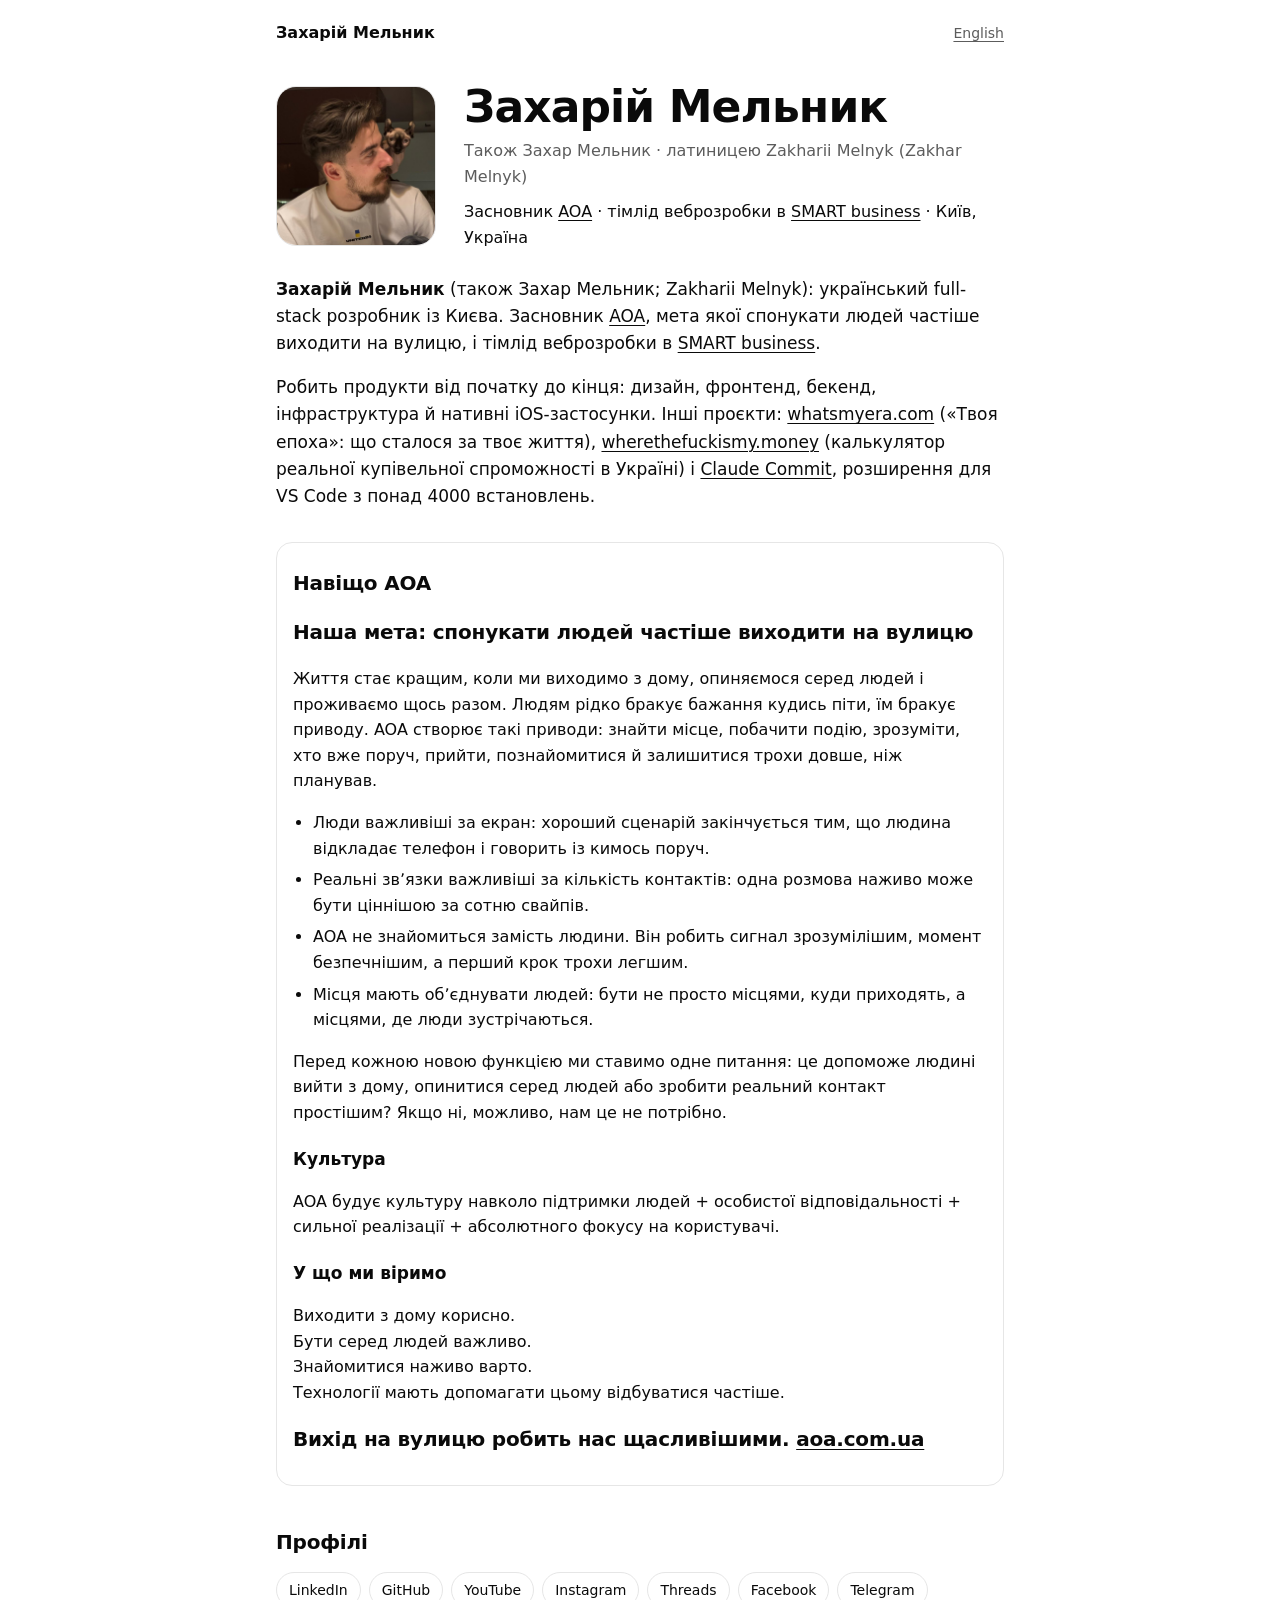
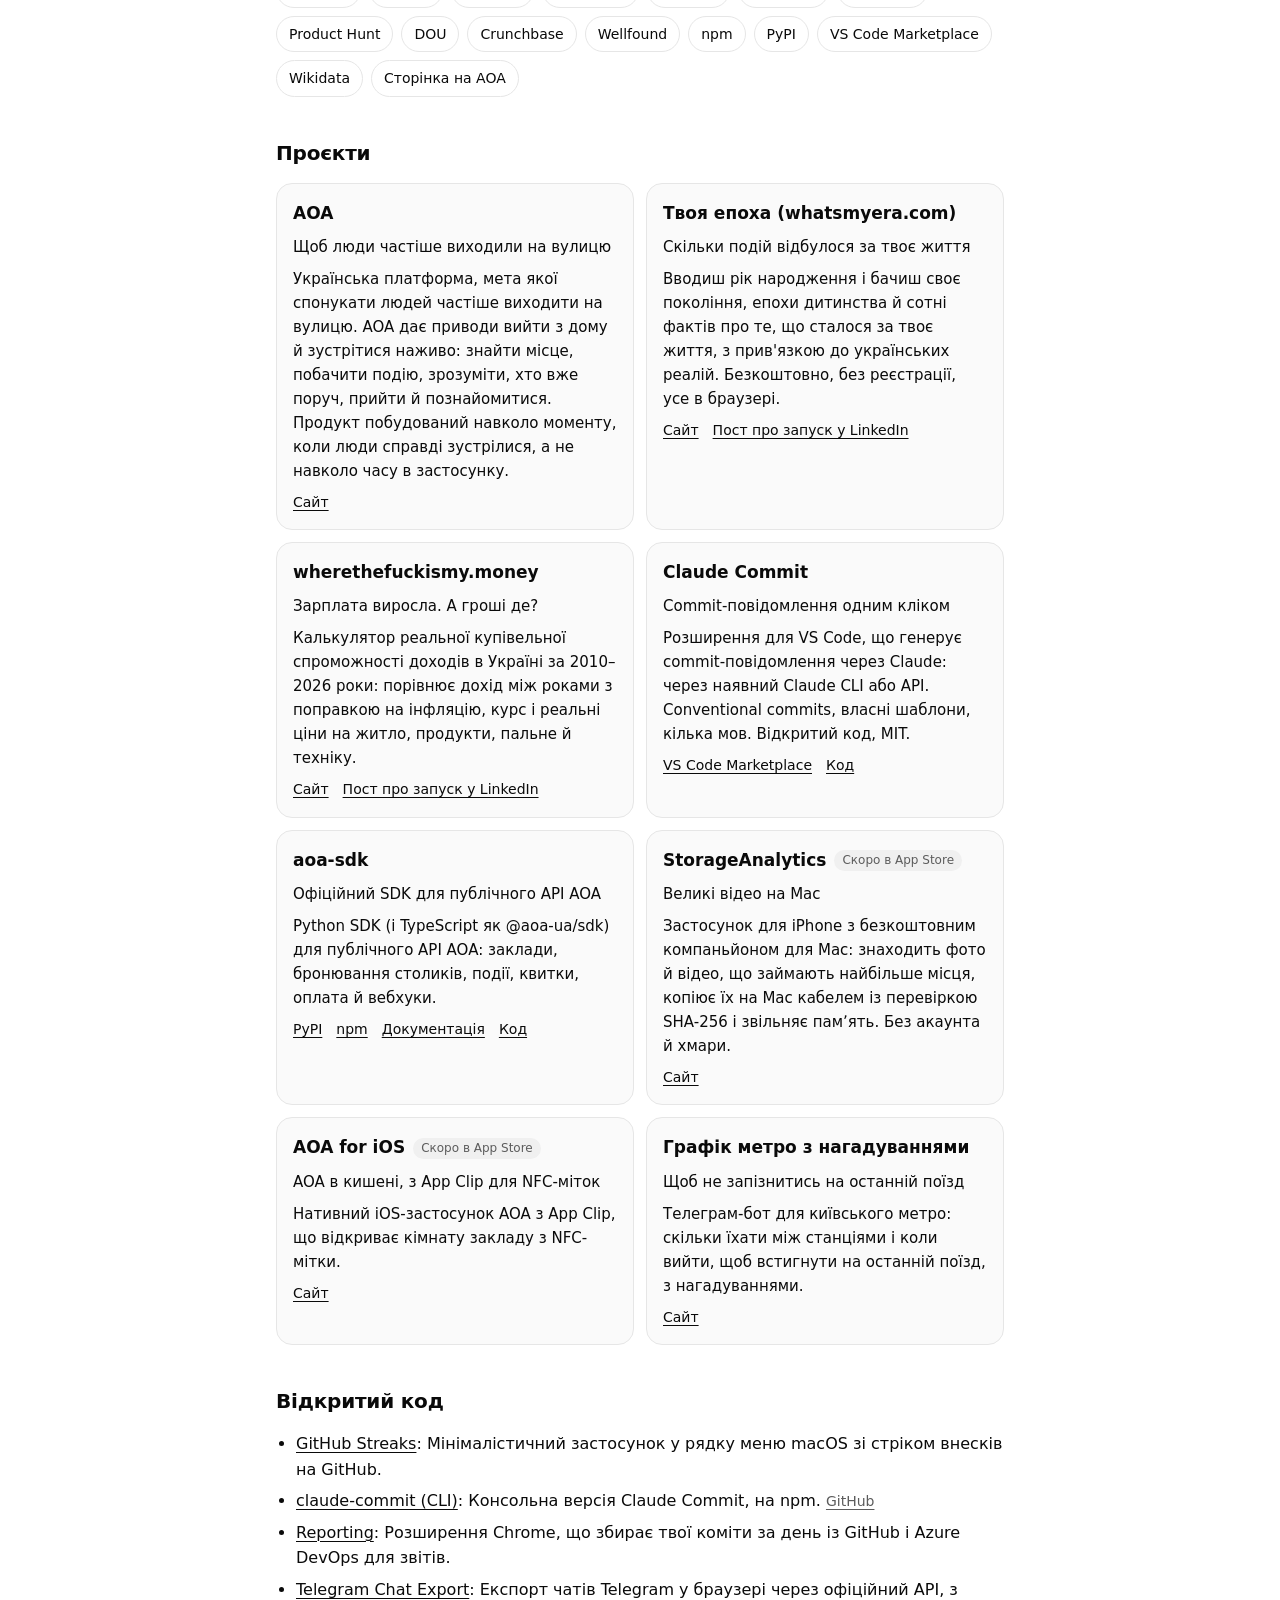
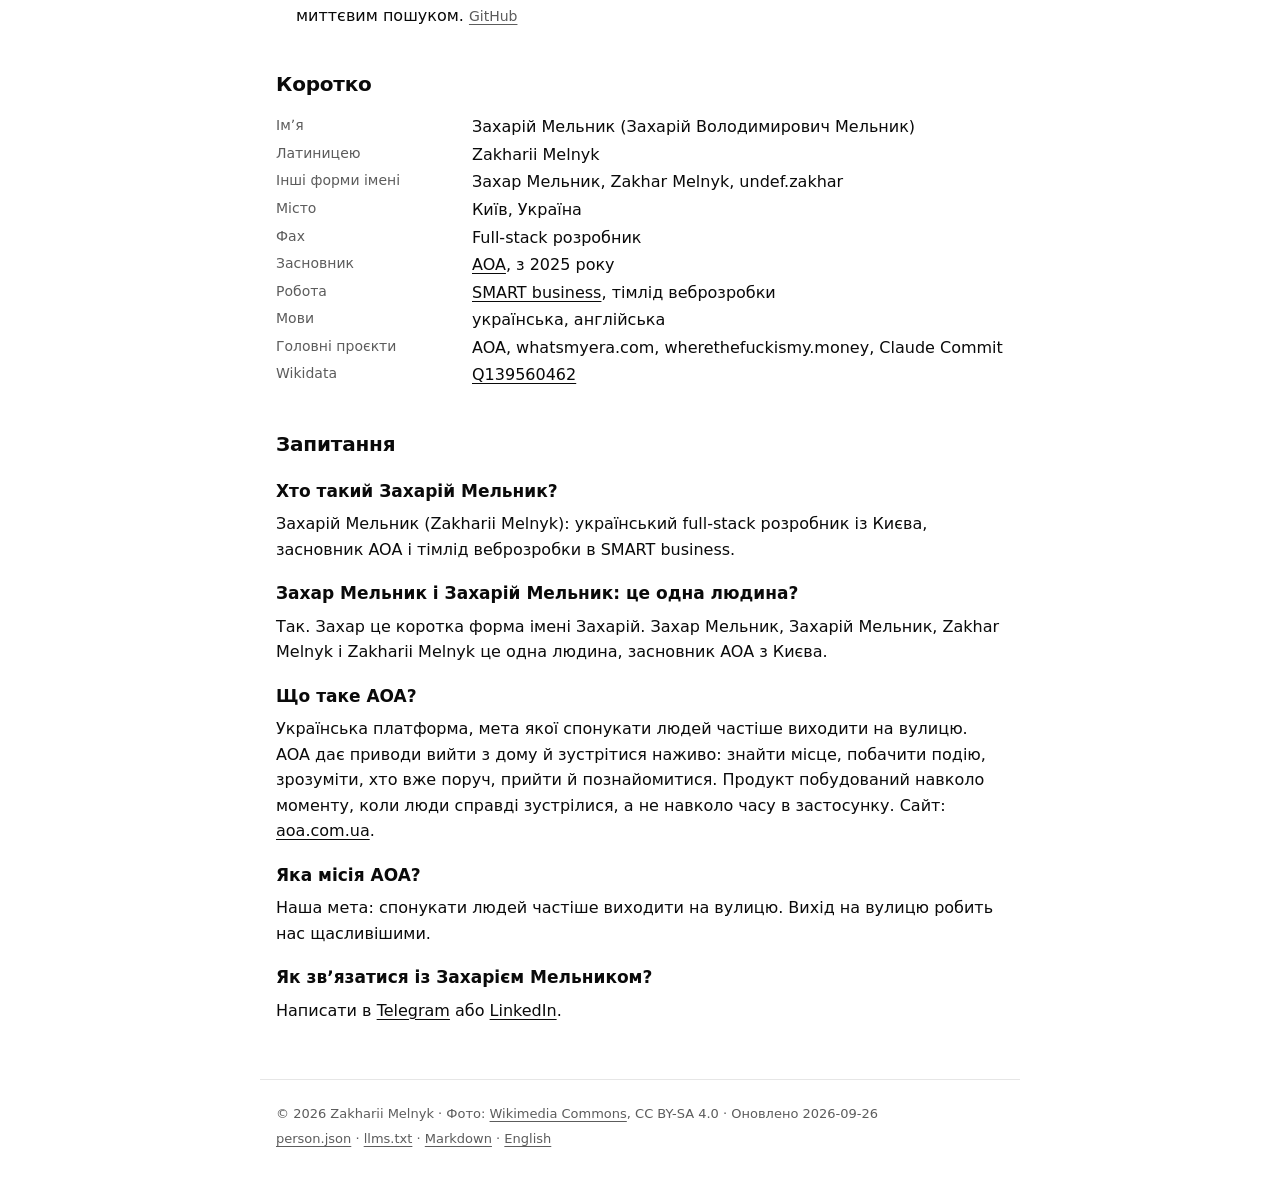
==== commit b414fcdb: "Профіль Wellfound у каноні й хабі" ====
--- a/uk/index.html
+++ b/uk/index.html
@@ -38,6 +38,7 @@
     <link rel="me" href="https://www.producthunt.com/@zakharii_melnyk">
     <link rel="me" href="https://dou.ua/users/zakhar-melnyk-1/">
     <link rel="me" href="https://www.crunchbase.com/person/zakharii-melnyk">
+    <link rel="me" href="https://wellfound.com/u/zakharii-melnyk">
     <link rel="me" href="https://www.npmjs.com/~zakharii">
     <link rel="me" href="https://pypi.org/user/uaoa/">
     <link rel="me" href="https://marketplace.visualstudio.com/publishers/ZakhariiMelnyk">
@@ -179,6 +180,7 @@
         "https://t.me/undefZakhar",
         "https://dou.ua/users/zakhar-melnyk-1/",
         "https://www.crunchbase.com/person/zakharii-melnyk",
+        "https://wellfound.com/u/zakharii-melnyk",
         "https://www.producthunt.com/@zakharii_melnyk",
         "https://www.npmjs.com/~zakharii",
         "https://pypi.org/user/uaoa/",
@@ -208,7 +210,8 @@
       "foundingDate": "2025",
       "slogan": "We're on a mission to get people out more",
       "sameAs": [
-        "https://www.wikidata.org/wiki/Q139560460"
+        "https://www.wikidata.org/wiki/Q139560460",
+        "https://wellfound.com/company/aoa-4"
       ]
     },
     {
@@ -417,6 +420,7 @@
           <li><a rel="me" href="https://www.producthunt.com/@zakharii_melnyk">Product Hunt</a></li>
           <li><a rel="me" href="https://dou.ua/users/zakhar-melnyk-1/">DOU</a></li>
           <li><a rel="me" href="https://www.crunchbase.com/person/zakharii-melnyk">Crunchbase</a></li>
+          <li><a rel="me" href="https://wellfound.com/u/zakharii-melnyk">Wellfound</a></li>
           <li><a rel="me" href="https://www.npmjs.com/~zakharii">npm</a></li>
           <li><a rel="me" href="https://pypi.org/user/uaoa/">PyPI</a></li>
           <li><a rel="me" href="https://marketplace.visualstudio.com/publishers/ZakhariiMelnyk">VS Code Marketplace</a></li>
